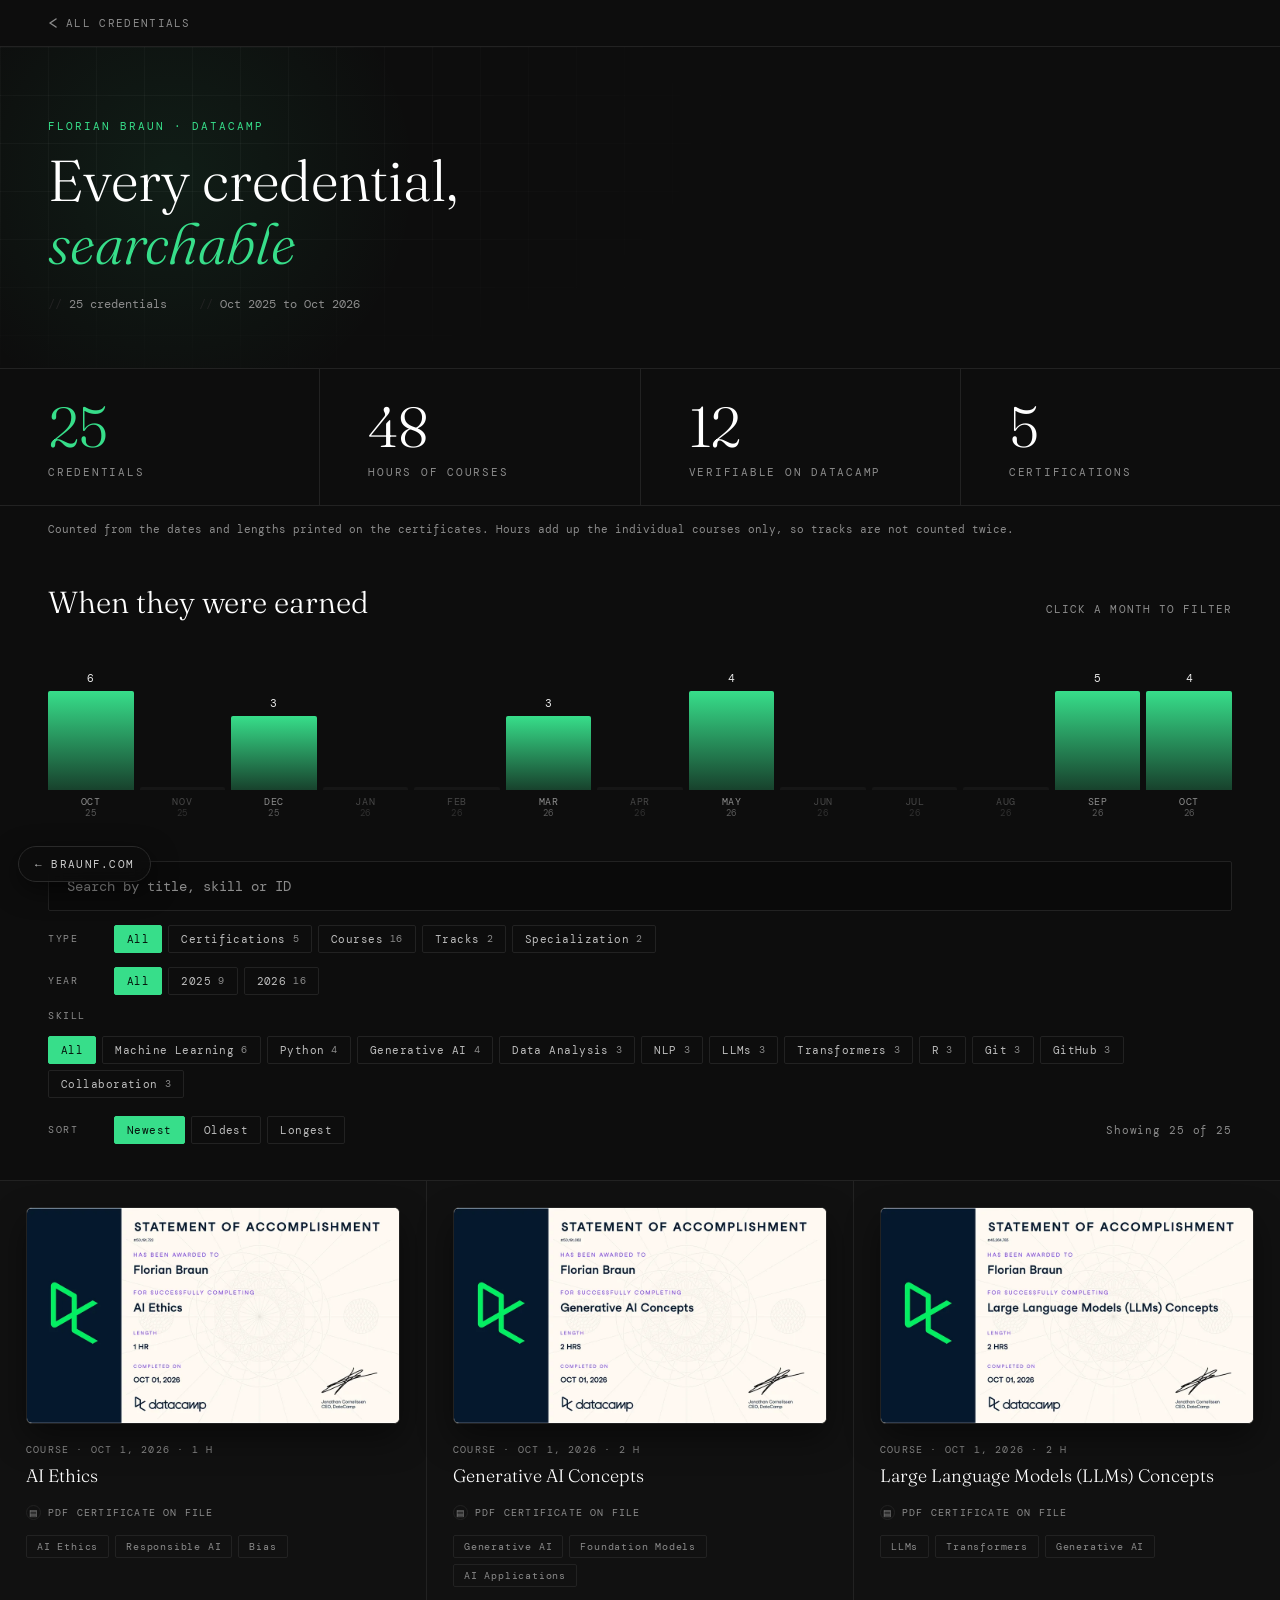
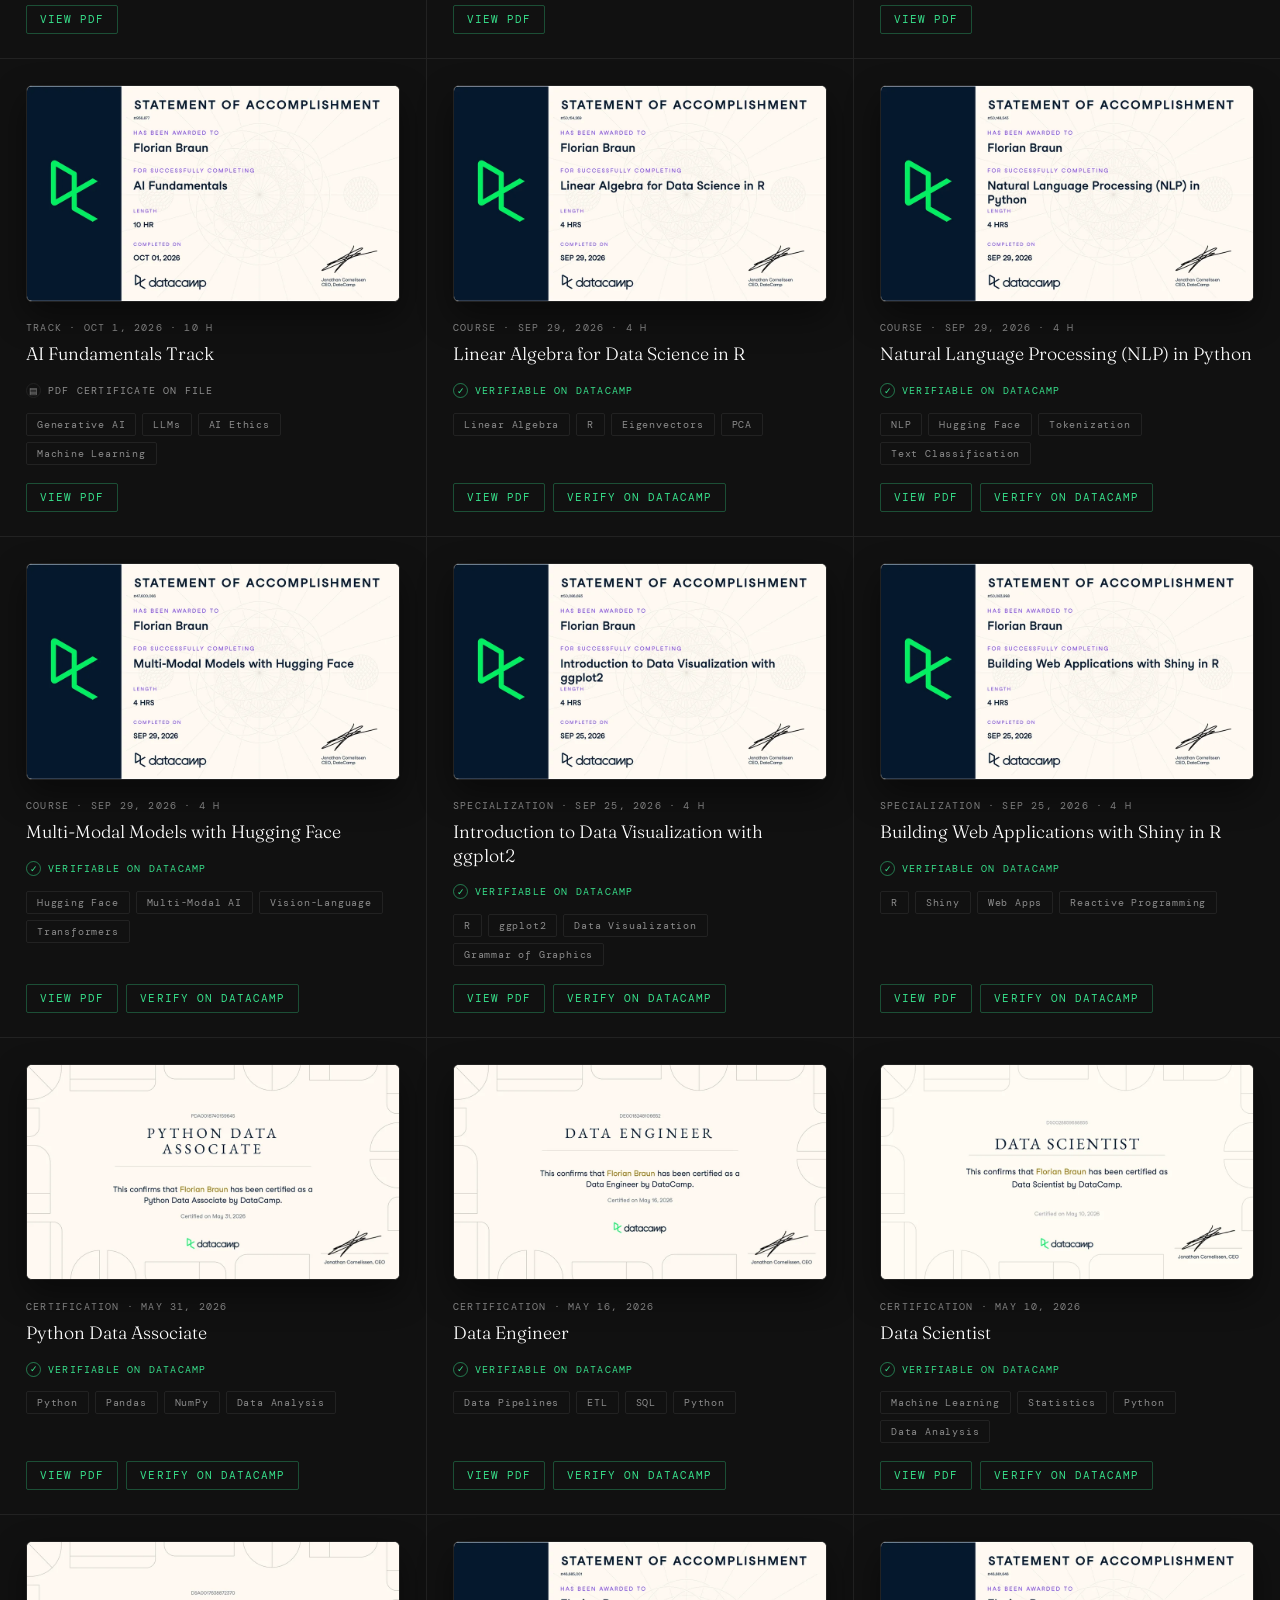
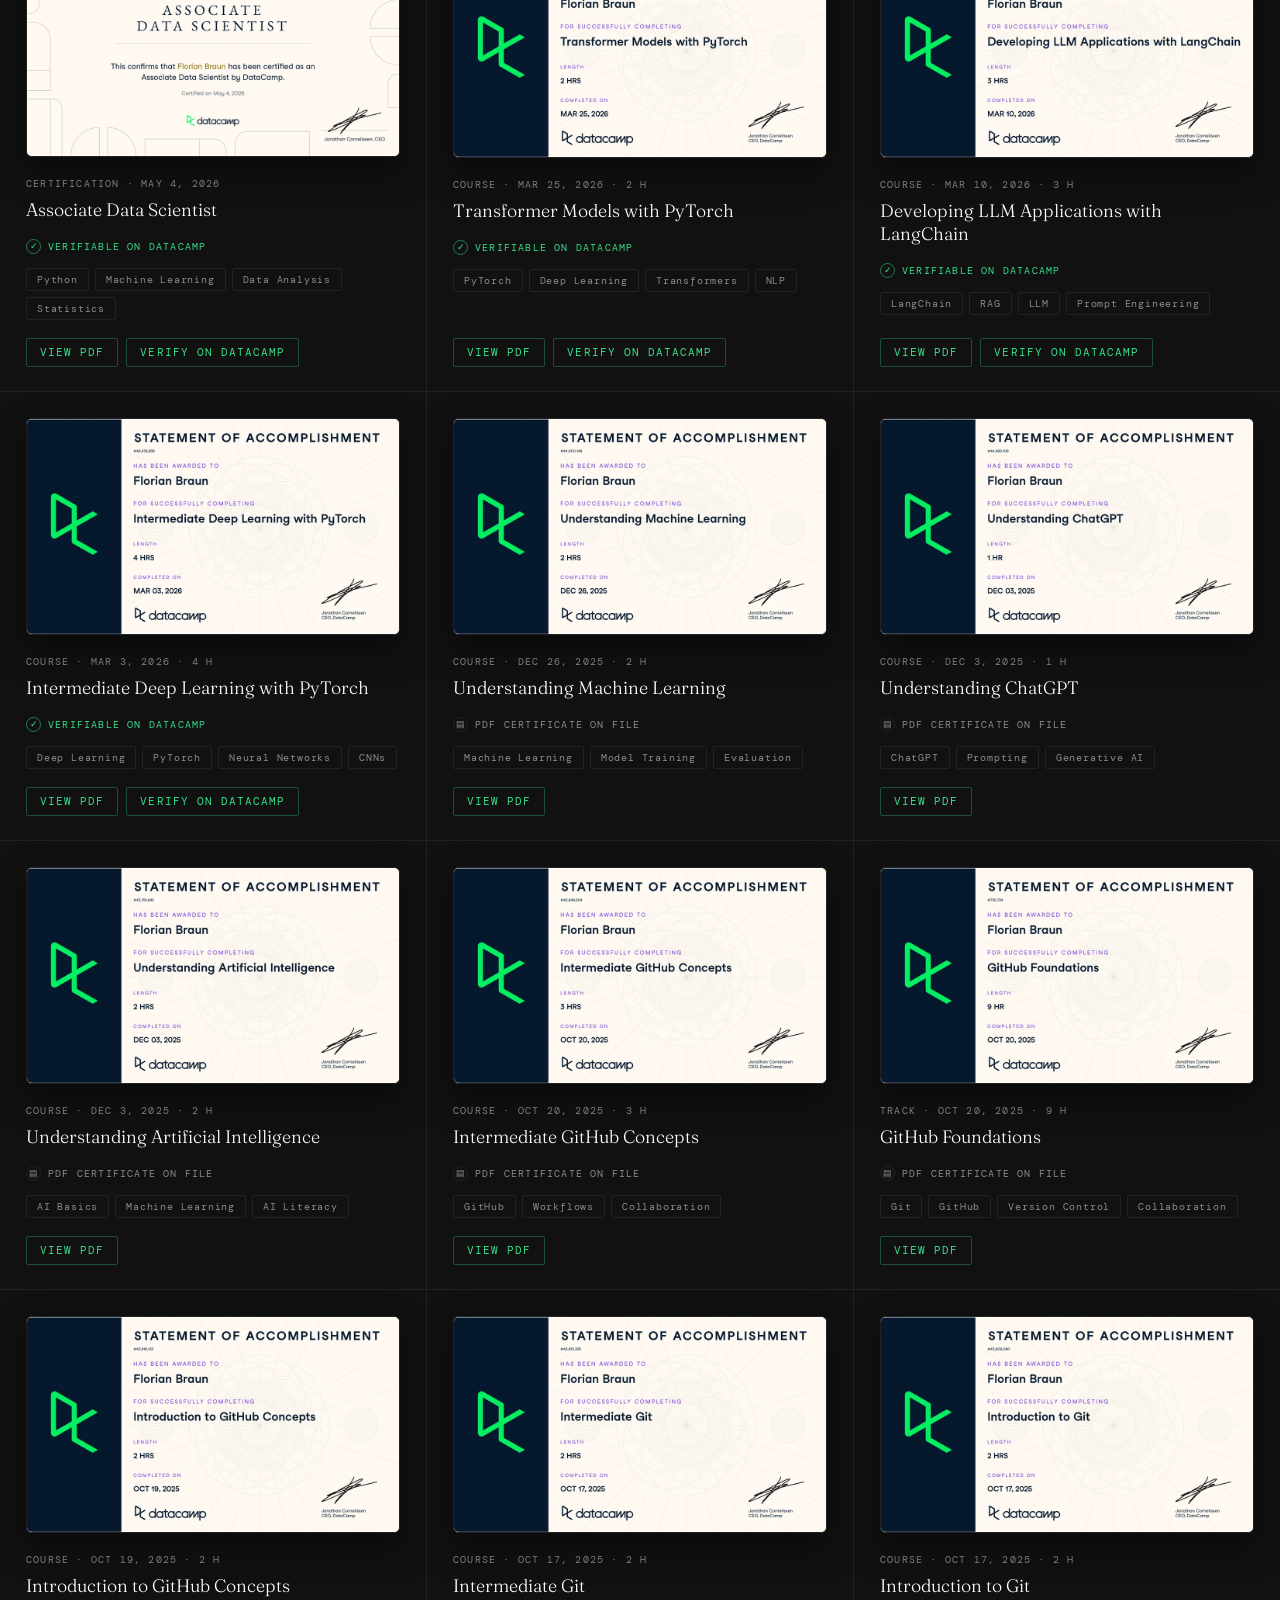
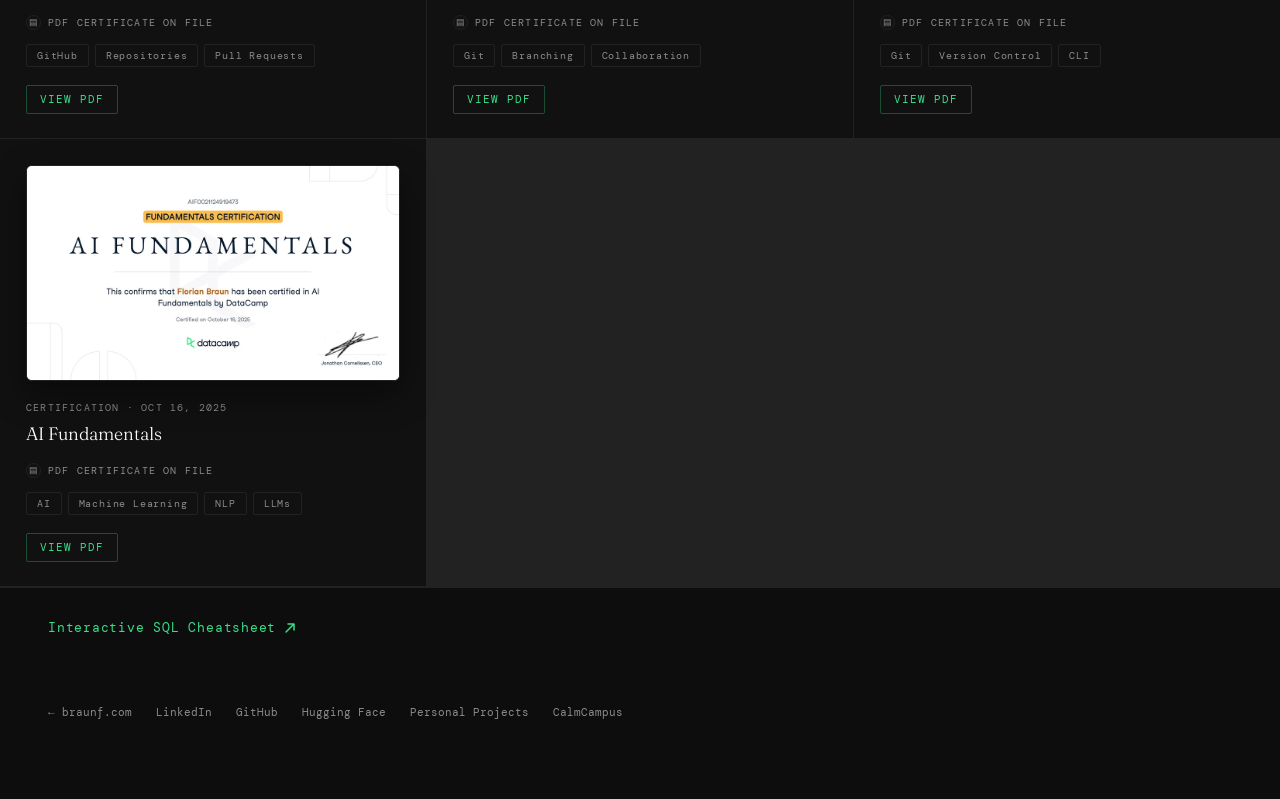
==== all.html @ e85ea44c "Add a searchable credentials page, verified badges and certificate-derived stats New all.html lists " ====
<!DOCTYPE html>
<html lang="en">
<head>
<meta charset="UTF-8">
<meta name="viewport" content="width=device-width, initial-scale=1.0">
<title>All credentials — Florian Braun</title>
<link rel="icon" href="assets/img/favicon.ico" type="image/x-icon">
<meta property="og:title" content="Florian Braun — All DataCamp credentials">
<meta property="og:description" content="Search and filter all 25 DataCamp credentials by type, year and skill.">
<meta property="og:image" content="https://data.braunf.com/assets/img/og-image.png">
<meta property="og:type" content="website">
<meta name="twitter:card" content="summary_large_image">
<meta name="twitter:title" content="Florian Braun — All DataCamp credentials">
<meta name="twitter:image" content="https://data.braunf.com/assets/img/og-image.png">
<meta name="description" content="Search and filter all 25 DataCamp credentials by type, year and skill. Each one links to its certificate PDF; 12 can be verified on DataCamp.">
<link rel="canonical" href="https://data.braunf.com/all.html">
<meta property="og:url" content="https://data.braunf.com/all.html">
<meta name="theme-color" content="#0d0d0d">
<meta name="twitter:description" content="Search and filter all 25 DataCamp credentials by type, year and skill.">
<meta property="og:image:alt" content="Florian Braun: DataCamp certifications and credentials">
<link rel="preconnect" href="https://fonts.googleapis.com">
<link rel="preconnect" href="https://fonts.gstatic.com" crossorigin>
<link href="https://fonts.googleapis.com/css2?family=DM+Mono:wght@400;500&family=Fraunces:ital,opsz,wght@0,9..144,300;0,9..144,700;1,9..144,300&display=swap" rel="stylesheet">
<link rel="stylesheet" href="assets/css/style.css">
</head>
<body>

<nav class="back-nav">
  <a class="back-link" href="index.html">
    <svg width="10" height="10" viewBox="0 0 10 10" fill="none">
      <path d="M8 1L2 5L8 9" stroke="currentColor" stroke-width="1.5" stroke-linecap="round" stroke-linejoin="round"/>
    </svg>
    All Credentials
  </a>
</nav>

<header>
  <p class="label">Florian Braun · DataCamp</p>
  <h1>Every credential,<br><em>searchable</em></h1>
  <div class="meta">
    <span>25 credentials</span>
    <span>Oct 2025 to Oct 2026</span>
  </div>
</header>

<div class="stats" role="group" aria-label="Totals from the certificates">
  <div class="stat"><span class="stat-num" data-count="25">25</span><span class="stat-label">Credentials</span></div>
  <div class="stat"><span class="stat-num" data-count="48">48</span><span class="stat-label">Hours of courses</span></div>
  <div class="stat"><span class="stat-num" data-count="12">12</span><span class="stat-label">Verifiable on DataCamp</span></div>
  <div class="stat"><span class="stat-num" data-count="5">5</span><span class="stat-label">Certifications</span></div>
</div>
<p class="stats-note">Counted from the dates and lengths printed on the certificates. Hours add up the individual courses only, so tracks are not counted twice.</p>

<section class="activity" aria-labelledby="act-h">
  <div class="showcase-head"><h2 id="act-h">When they were earned</h2><span class="act-hint">Click a month to filter</span></div>
  <div class="bars" id="bars"><button type="button" class="bar" data-month="2025-10" aria-pressed="false" aria-label="Oct 2025: 6 credentials" ><span class="bar-n">6</span><span class="bar-fill" style="--h:100%"></span><span class="bar-l">Oct<small>25</small></span></button><button type="button" class="bar" data-month="2025-11" aria-pressed="false" aria-label="Nov 2025: 0 credentials" disabled><span class="bar-n"></span><span class="bar-fill" style="--h:0%"></span><span class="bar-l">Nov<small>25</small></span></button><button type="button" class="bar" data-month="2025-12" aria-pressed="false" aria-label="Dec 2025: 3 credentials" ><span class="bar-n">3</span><span class="bar-fill" style="--h:50%"></span><span class="bar-l">Dec<small>25</small></span></button><button type="button" class="bar" data-month="2026-01" aria-pressed="false" aria-label="Jan 2026: 0 credentials" disabled><span class="bar-n"></span><span class="bar-fill" style="--h:0%"></span><span class="bar-l">Jan<small>26</small></span></button><button type="button" class="bar" data-month="2026-02" aria-pressed="false" aria-label="Feb 2026: 0 credentials" disabled><span class="bar-n"></span><span class="bar-fill" style="--h:0%"></span><span class="bar-l">Feb<small>26</small></span></button><button type="button" class="bar" data-month="2026-03" aria-pressed="false" aria-label="Mar 2026: 3 credentials" ><span class="bar-n">3</span><span class="bar-fill" style="--h:50%"></span><span class="bar-l">Mar<small>26</small></span></button><button type="button" class="bar" data-month="2026-04" aria-pressed="false" aria-label="Apr 2026: 0 credentials" disabled><span class="bar-n"></span><span class="bar-fill" style="--h:0%"></span><span class="bar-l">Apr<small>26</small></span></button><button type="button" class="bar" data-month="2026-05" aria-pressed="false" aria-label="May 2026: 4 credentials" ><span class="bar-n">4</span><span class="bar-fill" style="--h:67%"></span><span class="bar-l">May<small>26</small></span></button><button type="button" class="bar" data-month="2026-06" aria-pressed="false" aria-label="Jun 2026: 0 credentials" disabled><span class="bar-n"></span><span class="bar-fill" style="--h:0%"></span><span class="bar-l">Jun<small>26</small></span></button><button type="button" class="bar" data-month="2026-07" aria-pressed="false" aria-label="Jul 2026: 0 credentials" disabled><span class="bar-n"></span><span class="bar-fill" style="--h:0%"></span><span class="bar-l">Jul<small>26</small></span></button><button type="button" class="bar" data-month="2026-08" aria-pressed="false" aria-label="Aug 2026: 0 credentials" disabled><span class="bar-n"></span><span class="bar-fill" style="--h:0%"></span><span class="bar-l">Aug<small>26</small></span></button><button type="button" class="bar" data-month="2026-09" aria-pressed="false" aria-label="Sep 2026: 5 credentials" ><span class="bar-n">5</span><span class="bar-fill" style="--h:83%"></span><span class="bar-l">Sep<small>26</small></span></button><button type="button" class="bar" data-month="2026-10" aria-pressed="false" aria-label="Oct 2026: 4 credentials" ><span class="bar-n">4</span><span class="bar-fill" style="--h:67%"></span><span class="bar-l">Oct<small>26</small></span></button></div>
</section>

<section class="filters" aria-label="Filters">
  <label class="search"><span class="sr-only">Search credentials</span>
    <input type="search" id="q" placeholder="Search by title, skill or ID" autocomplete="off" spellcheck="false">
  </label>
  <div class="filter-row"><span class="filter-label">Type</span><div class="chipset" role="group" aria-label="Filter by type" data-group="type"><button type="button" class="chip on" data-v="all" aria-pressed="true">All</button><button type="button" class="chip" data-v="certification" aria-pressed="false">Certifications<i>5</i></button><button type="button" class="chip" data-v="course" aria-pressed="false">Courses<i>16</i></button><button type="button" class="chip" data-v="track" aria-pressed="false">Tracks<i>2</i></button><button type="button" class="chip" data-v="specialization" aria-pressed="false">Specialization<i>2</i></button></div></div>
  <div class="filter-row"><span class="filter-label">Year</span><div class="chipset" role="group" aria-label="Filter by year" data-group="year"><button type="button" class="chip on" data-v="all" aria-pressed="true">All</button><button type="button" class="chip" data-v="2025" aria-pressed="false">2025<i>9</i></button><button type="button" class="chip" data-v="2026" aria-pressed="false">2026<i>16</i></button></div></div>
  <div class="filter-row"><span class="filter-label">Skill</span><div class="chipset" role="group" aria-label="Filter by skill" data-group="skill"><button type="button" class="chip on" data-v="all" aria-pressed="true">All</button><button type="button" class="chip" data-v="Machine Learning" aria-pressed="false">Machine Learning<i>6</i></button><button type="button" class="chip" data-v="Python" aria-pressed="false">Python<i>4</i></button><button type="button" class="chip" data-v="Generative AI" aria-pressed="false">Generative AI<i>4</i></button><button type="button" class="chip" data-v="Data Analysis" aria-pressed="false">Data Analysis<i>3</i></button><button type="button" class="chip" data-v="NLP" aria-pressed="false">NLP<i>3</i></button><button type="button" class="chip" data-v="LLMs" aria-pressed="false">LLMs<i>3</i></button><button type="button" class="chip" data-v="Transformers" aria-pressed="false">Transformers<i>3</i></button><button type="button" class="chip" data-v="R" aria-pressed="false">R<i>3</i></button><button type="button" class="chip" data-v="Git" aria-pressed="false">Git<i>3</i></button><button type="button" class="chip" data-v="GitHub" aria-pressed="false">GitHub<i>3</i></button><button type="button" class="chip" data-v="Collaboration" aria-pressed="false">Collaboration<i>3</i></button></div></div>
  <div class="filter-row filter-foot">
    <span class="filter-label">Sort</span>
    <div class="chipset" role="group" aria-label="Sort order" data-group="sort">
      <button type="button" class="chip on" data-v="new" aria-pressed="true">Newest</button>
      <button type="button" class="chip" data-v="old" aria-pressed="false">Oldest</button>
      <button type="button" class="chip" data-v="long" aria-pressed="false">Longest</button>
    </div>
    <p class="result-count" id="count" role="status" aria-live="polite">Showing 25 of 25</p>
    <button type="button" class="reset" id="reset" hidden>Clear filters</button>
  </div>
</section>

<div class="ac-grid" id="results">
    <article class="ac" data-type="track" data-year="2026" data-month="2026-10" data-date="2026-10-01" data-hours="10" data-skills="Generative AI|LLMs|AI Ethics|Machine Learning" data-search="ai fundamentals track #956,877 track generative ai llms ai ethics machine learning">
      <a class="cert-thumb" href="assets/certificates/track-ai-fundamentals-956877.pdf" target="_blank" rel="noopener" aria-label="Open the certificate PDF: AI Fundamentals Track"><img src="assets/certs/track-ai-fundamentals-956877.webp" width="960" height="552" loading="lazy" alt="Certificate: AI Fundamentals Track"></a>
      <p class="ac-meta">Track · Oct 1, 2026 · 10 h</p>
      <h2 class="ac-title">AI Fundamentals Track</h2>
      <p class="ac-badge"><span class="verified verified-pdf">PDF certificate on file</span></p>
      <div class="skills"><span class="skill-tag">Generative AI</span><span class="skill-tag">LLMs</span><span class="skill-tag">AI Ethics</span><span class="skill-tag">Machine Learning</span></div>
      <div class="ac-links"><a class="ac-link" href="assets/certificates/track-ai-fundamentals-956877.pdf" target="_blank" rel="noopener">View PDF</a></div>
    </article>
    <article class="ac" data-type="course" data-year="2026" data-month="2026-10" data-date="2026-10-01" data-hours="2" data-skills="LLMs|Transformers|Generative AI" data-search="large language models (llms) concepts #45,264,783 course llms transformers generative ai">
      <a class="cert-thumb" href="assets/certificates/course-large-language-models-llms-concepts-45264783.pdf" target="_blank" rel="noopener" aria-label="Open the certificate PDF: Large Language Models (LLMs) Concepts"><img src="assets/certs/course-large-language-models-llms-concepts-45264783.webp" width="960" height="552" loading="lazy" alt="Certificate: Large Language Models (LLMs) Concepts"></a>
      <p class="ac-meta">Course · Oct 1, 2026 · 2 h</p>
      <h2 class="ac-title">Large Language Models (LLMs) Concepts</h2>
      <p class="ac-badge"><span class="verified verified-pdf">PDF certificate on file</span></p>
      <div class="skills"><span class="skill-tag">LLMs</span><span class="skill-tag">Transformers</span><span class="skill-tag">Generative AI</span></div>
      <div class="ac-links"><a class="ac-link" href="assets/certificates/course-large-language-models-llms-concepts-45264783.pdf" target="_blank" rel="noopener">View PDF</a></div>
    </article>
    <article class="ac" data-type="course" data-year="2026" data-month="2026-10" data-date="2026-10-01" data-hours="2" data-skills="Generative AI|Foundation Models|AI Applications" data-search="generative ai concepts #50,191,062 course generative ai foundation models ai applications">
      <a class="cert-thumb" href="assets/certificates/course-generative-ai-concepts-50191062.pdf" target="_blank" rel="noopener" aria-label="Open the certificate PDF: Generative AI Concepts"><img src="assets/certs/course-generative-ai-concepts-50191062.webp" width="960" height="552" loading="lazy" alt="Certificate: Generative AI Concepts"></a>
      <p class="ac-meta">Course · Oct 1, 2026 · 2 h</p>
      <h2 class="ac-title">Generative AI Concepts</h2>
      <p class="ac-badge"><span class="verified verified-pdf">PDF certificate on file</span></p>
      <div class="skills"><span class="skill-tag">Generative AI</span><span class="skill-tag">Foundation Models</span><span class="skill-tag">AI Applications</span></div>
      <div class="ac-links"><a class="ac-link" href="assets/certificates/course-generative-ai-concepts-50191062.pdf" target="_blank" rel="noopener">View PDF</a></div>
    </article>
    <article class="ac" data-type="course" data-year="2026" data-month="2026-10" data-date="2026-10-01" data-hours="1" data-skills="AI Ethics|Responsible AI|Bias" data-search="ai ethics #50,191,722 course ai ethics responsible ai bias">
      <a class="cert-thumb" href="assets/certificates/course-ai-ethics-50191722.pdf" target="_blank" rel="noopener" aria-label="Open the certificate PDF: AI Ethics"><img src="assets/certs/course-ai-ethics-50191722.webp" width="960" height="552" loading="lazy" alt="Certificate: AI Ethics"></a>
      <p class="ac-meta">Course · Oct 1, 2026 · 1 h</p>
      <h2 class="ac-title">AI Ethics</h2>
      <p class="ac-badge"><span class="verified verified-pdf">PDF certificate on file</span></p>
      <div class="skills"><span class="skill-tag">AI Ethics</span><span class="skill-tag">Responsible AI</span><span class="skill-tag">Bias</span></div>
      <div class="ac-links"><a class="ac-link" href="assets/certificates/course-ai-ethics-50191722.pdf" target="_blank" rel="noopener">View PDF</a></div>
    </article>
    <article class="ac" data-type="course" data-year="2026" data-month="2026-09" data-date="2026-09-29" data-hours="4" data-skills="Hugging Face|Multi-Modal AI|Vision-Language|Transformers" data-search="multi-modal models with hugging face 05dd46097cacb0fcda53f2c672fcf418a78dc3a9 course hugging face multi-modal ai vision-language transformers">
      <a class="cert-thumb" href="assets/certificates/course-multi-modal-models-with-hugging-face-47600066.pdf" target="_blank" rel="noopener" aria-label="Open the certificate PDF: Multi-Modal Models with Hugging Face"><img src="assets/certs/course-multi-modal-models-with-hugging-face-47600066.webp" width="960" height="552" loading="lazy" alt="Certificate: Multi-Modal Models with Hugging Face"></a>
      <p class="ac-meta">Course · Sep 29, 2026 · 4 h</p>
      <h2 class="ac-title">Multi-Modal Models with Hugging Face</h2>
      <p class="ac-badge"><span class="verified">Verifiable on DataCamp</span></p>
      <div class="skills"><span class="skill-tag">Hugging Face</span><span class="skill-tag">Multi-Modal AI</span><span class="skill-tag">Vision-Language</span><span class="skill-tag">Transformers</span></div>
      <div class="ac-links"><a class="ac-link" href="assets/certificates/course-multi-modal-models-with-hugging-face-47600066.pdf" target="_blank" rel="noopener">View PDF</a><a class="ac-link" href="https://www.datacamp.com/completed/statement-of-accomplishment/course/05dd46097cacb0fcda53f2c672fcf418a78dc3a9" target="_blank" rel="noopener">Verify on DataCamp</a></div>
    </article>
    <article class="ac" data-type="course" data-year="2026" data-month="2026-09" data-date="2026-09-29" data-hours="4" data-skills="NLP|Hugging Face|Tokenization|Text Classification" data-search="natural language processing (nlp) in python 906e5a5606947147f3c5ef6dcdf7af74a07c8ae7 course nlp hugging face tokenization text classification">
      <a class="cert-thumb" href="assets/certificates/course-natural-language-processing-nlp-in-python-50148543.pdf" target="_blank" rel="noopener" aria-label="Open the certificate PDF: Natural Language Processing (NLP) in Python"><img src="assets/certs/course-natural-language-processing-nlp-in-python-50148543.webp" width="960" height="552" loading="lazy" alt="Certificate: Natural Language Processing (NLP) in Python"></a>
      <p class="ac-meta">Course · Sep 29, 2026 · 4 h</p>
      <h2 class="ac-title">Natural Language Processing (NLP) in Python</h2>
      <p class="ac-badge"><span class="verified">Verifiable on DataCamp</span></p>
      <div class="skills"><span class="skill-tag">NLP</span><span class="skill-tag">Hugging Face</span><span class="skill-tag">Tokenization</span><span class="skill-tag">Text Classification</span></div>
      <div class="ac-links"><a class="ac-link" href="assets/certificates/course-natural-language-processing-nlp-in-python-50148543.pdf" target="_blank" rel="noopener">View PDF</a><a class="ac-link" href="https://www.datacamp.com/completed/statement-of-accomplishment/course/906e5a5606947147f3c5ef6dcdf7af74a07c8ae7" target="_blank" rel="noopener">Verify on DataCamp</a></div>
    </article>
    <article class="ac" data-type="course" data-year="2026" data-month="2026-09" data-date="2026-09-29" data-hours="4" data-skills="Linear Algebra|R|Eigenvectors|PCA" data-search="linear algebra for data science in r 4af4fcd3ef0c74ed96353549285bf0e7d374b158 course linear algebra r eigenvectors pca">
      <a class="cert-thumb" href="assets/certificates/course-linear-algebra-for-data-science-in-r-50154269.pdf" target="_blank" rel="noopener" aria-label="Open the certificate PDF: Linear Algebra for Data Science in R"><img src="assets/certs/course-linear-algebra-for-data-science-in-r-50154269.webp" width="960" height="552" loading="lazy" alt="Certificate: Linear Algebra for Data Science in R"></a>
      <p class="ac-meta">Course · Sep 29, 2026 · 4 h</p>
      <h2 class="ac-title">Linear Algebra for Data Science in R</h2>
      <p class="ac-badge"><span class="verified">Verifiable on DataCamp</span></p>
      <div class="skills"><span class="skill-tag">Linear Algebra</span><span class="skill-tag">R</span><span class="skill-tag">Eigenvectors</span><span class="skill-tag">PCA</span></div>
      <div class="ac-links"><a class="ac-link" href="assets/certificates/course-linear-algebra-for-data-science-in-r-50154269.pdf" target="_blank" rel="noopener">View PDF</a><a class="ac-link" href="https://www.datacamp.com/completed/statement-of-accomplishment/course/4af4fcd3ef0c74ed96353549285bf0e7d374b158" target="_blank" rel="noopener">Verify on DataCamp</a></div>
    </article>
    <article class="ac" data-type="specialization" data-year="2026" data-month="2026-09" data-date="2026-09-25" data-hours="4" data-skills="R|Shiny|Web Apps|Reactive Programming" data-search="building web applications with shiny in r 8185c33d2fc2c98587b02a2df54dcaef54b704ad specialization r shiny web apps reactive programming">
      <a class="cert-thumb" href="assets/certificates/course-building-web-applications-with-shiny-in-r-50083998.pdf" target="_blank" rel="noopener" aria-label="Open the certificate PDF: Building Web Applications with Shiny in R"><img src="assets/certs/course-building-web-applications-with-shiny-in-r-50083998.webp" width="960" height="552" loading="lazy" alt="Certificate: Building Web Applications with Shiny in R"></a>
      <p class="ac-meta">Specialization · Sep 25, 2026 · 4 h</p>
      <h2 class="ac-title">Building Web Applications with Shiny in R</h2>
      <p class="ac-badge"><span class="verified">Verifiable on DataCamp</span></p>
      <div class="skills"><span class="skill-tag">R</span><span class="skill-tag">Shiny</span><span class="skill-tag">Web Apps</span><span class="skill-tag">Reactive Programming</span></div>
      <div class="ac-links"><a class="ac-link" href="assets/certificates/course-building-web-applications-with-shiny-in-r-50083998.pdf" target="_blank" rel="noopener">View PDF</a><a class="ac-link" href="https://www.datacamp.com/completed/statement-of-accomplishment/course/8185c33d2fc2c98587b02a2df54dcaef54b704ad" target="_blank" rel="noopener">Verify on DataCamp</a></div>
    </article>
    <article class="ac" data-type="specialization" data-year="2026" data-month="2026-09" data-date="2026-09-25" data-hours="4" data-skills="R|ggplot2|Data Visualization|Grammar of Graphics" data-search="introduction to data visualization with ggplot2 e5047d1dd7934a01318b8441bb77230dbc918831 specialization r ggplot2 data visualization grammar of graphics">
      <a class="cert-thumb" href="assets/certificates/course-introduction-to-data-visualization-with-ggplot2-50086693.pdf" target="_blank" rel="noopener" aria-label="Open the certificate PDF: Introduction to Data Visualization with ggplot2"><img src="assets/certs/course-introduction-to-data-visualization-with-ggplot2-50086693.webp" width="960" height="552" loading="lazy" alt="Certificate: Introduction to Data Visualization with ggplot2"></a>
      <p class="ac-meta">Specialization · Sep 25, 2026 · 4 h</p>
      <h2 class="ac-title">Introduction to Data Visualization with ggplot2</h2>
      <p class="ac-badge"><span class="verified">Verifiable on DataCamp</span></p>
      <div class="skills"><span class="skill-tag">R</span><span class="skill-tag">ggplot2</span><span class="skill-tag">Data Visualization</span><span class="skill-tag">Grammar of Graphics</span></div>
      <div class="ac-links"><a class="ac-link" href="assets/certificates/course-introduction-to-data-visualization-with-ggplot2-50086693.pdf" target="_blank" rel="noopener">View PDF</a><a class="ac-link" href="https://www.datacamp.com/completed/statement-of-accomplishment/course/e5047d1dd7934a01318b8441bb77230dbc918831" target="_blank" rel="noopener">Verify on DataCamp</a></div>
    </article>
    <article class="ac" data-type="certification" data-year="2026" data-month="2026-05" data-date="2026-05-31" data-hours="0" data-skills="Python|Pandas|NumPy|Data Analysis" data-search="python data associate pda0018740159645 certification python pandas numpy data analysis">
      <a class="cert-thumb" href="assets/certificates/certification-python-data-associate-PDA0018740159645.pdf" target="_blank" rel="noopener" aria-label="Open the certificate PDF: Python Data Associate"><img src="assets/certs/certification-python-data-associate-PDA0018740159645.webp" width="960" height="552" loading="lazy" alt="Certificate: Python Data Associate"></a>
      <p class="ac-meta">Certification · May 31, 2026</p>
      <h2 class="ac-title">Python Data Associate</h2>
      <p class="ac-badge"><span class="verified">Verifiable on DataCamp</span></p>
      <div class="skills"><span class="skill-tag">Python</span><span class="skill-tag">Pandas</span><span class="skill-tag">NumPy</span><span class="skill-tag">Data Analysis</span></div>
      <div class="ac-links"><a class="ac-link" href="assets/certificates/certification-python-data-associate-PDA0018740159645.pdf" target="_blank" rel="noopener">View PDF</a><a class="ac-link" href="https://www.datacamp.com/certificate/PDA0018740159645" target="_blank" rel="noopener">Verify on DataCamp</a></div>
    </article>
    <article class="ac" data-type="certification" data-year="2026" data-month="2026-05" data-date="2026-05-16" data-hours="0" data-skills="Data Pipelines|ETL|SQL|Python" data-search="data engineer de0018248106652 certification data pipelines etl sql python">
      <a class="cert-thumb" href="assets/certificates/certification-data-engineer-DE0018248106652.pdf" target="_blank" rel="noopener" aria-label="Open the certificate PDF: Data Engineer"><img src="assets/certs/certification-data-engineer-DE0018248106652.webp" width="960" height="552" loading="lazy" alt="Certificate: Data Engineer"></a>
      <p class="ac-meta">Certification · May 16, 2026</p>
      <h2 class="ac-title">Data Engineer</h2>
      <p class="ac-badge"><span class="verified">Verifiable on DataCamp</span></p>
      <div class="skills"><span class="skill-tag">Data Pipelines</span><span class="skill-tag">ETL</span><span class="skill-tag">SQL</span><span class="skill-tag">Python</span></div>
      <div class="ac-links"><a class="ac-link" href="assets/certificates/certification-data-engineer-DE0018248106652.pdf" target="_blank" rel="noopener">View PDF</a><a class="ac-link" href="https://www.datacamp.com/certificate/DE0018248106652" target="_blank" rel="noopener">Verify on DataCamp</a></div>
    </article>
    <article class="ac" data-type="certification" data-year="2026" data-month="2026-05" data-date="2026-05-10" data-hours="0" data-skills="Machine Learning|Statistics|Python|Data Analysis" data-search="data scientist ds0028859688856 certification machine learning statistics python data analysis">
      <a class="cert-thumb" href="assets/certificates/certification-data-scientist-DS0028859688856.pdf" target="_blank" rel="noopener" aria-label="Open the certificate PDF: Data Scientist"><img src="assets/certs/certification-data-scientist-DS0028859688856.webp" width="960" height="552" loading="lazy" alt="Certificate: Data Scientist"></a>
      <p class="ac-meta">Certification · May 10, 2026</p>
      <h2 class="ac-title">Data Scientist</h2>
      <p class="ac-badge"><span class="verified">Verifiable on DataCamp</span></p>
      <div class="skills"><span class="skill-tag">Machine Learning</span><span class="skill-tag">Statistics</span><span class="skill-tag">Python</span><span class="skill-tag">Data Analysis</span></div>
      <div class="ac-links"><a class="ac-link" href="assets/certificates/certification-data-scientist-DS0028859688856.pdf" target="_blank" rel="noopener">View PDF</a><a class="ac-link" href="https://www.datacamp.com/certificate/DS0028859688856" target="_blank" rel="noopener">Verify on DataCamp</a></div>
    </article>
    <article class="ac" data-type="certification" data-year="2026" data-month="2026-05" data-date="2026-05-04" data-hours="0" data-skills="Python|Machine Learning|Data Analysis|Statistics" data-search="associate data scientist dsa0017638872370 certification python machine learning data analysis statistics">
      <a class="cert-thumb" href="assets/certificates/certification-associate-data-scientist-DSA0017638872370.pdf" target="_blank" rel="noopener" aria-label="Open the certificate PDF: Associate Data Scientist"><img src="assets/certs/certification-associate-data-scientist-DSA0017638872370.webp" width="960" height="552" loading="lazy" alt="Certificate: Associate Data Scientist"></a>
      <p class="ac-meta">Certification · May 4, 2026</p>
      <h2 class="ac-title">Associate Data Scientist</h2>
      <p class="ac-badge"><span class="verified">Verifiable on DataCamp</span></p>
      <div class="skills"><span class="skill-tag">Python</span><span class="skill-tag">Machine Learning</span><span class="skill-tag">Data Analysis</span><span class="skill-tag">Statistics</span></div>
      <div class="ac-links"><a class="ac-link" href="assets/certificates/certification-associate-data-scientist-DSA0017638872370.pdf" target="_blank" rel="noopener">View PDF</a><a class="ac-link" href="https://www.datacamp.com/certificate/DSA0017638872370" target="_blank" rel="noopener">Verify on DataCamp</a></div>
    </article>
    <article class="ac" data-type="course" data-year="2026" data-month="2026-03" data-date="2026-03-25" data-hours="2" data-skills="PyTorch|Deep Learning|Transformers|NLP" data-search="transformer models with pytorch 1afc7147bdb538e2e138fff4587d37b1a72f3955 course pytorch deep learning transformers nlp">
      <a class="cert-thumb" href="assets/certificates/course-transformer-models-with-pytorch-46685001.pdf" target="_blank" rel="noopener" aria-label="Open the certificate PDF: Transformer Models with PyTorch"><img src="assets/certs/course-transformer-models-with-pytorch-46685001.webp" width="960" height="552" loading="lazy" alt="Certificate: Transformer Models with PyTorch"></a>
      <p class="ac-meta">Course · Mar 25, 2026 · 2 h</p>
      <h2 class="ac-title">Transformer Models with PyTorch</h2>
      <p class="ac-badge"><span class="verified">Verifiable on DataCamp</span></p>
      <div class="skills"><span class="skill-tag">PyTorch</span><span class="skill-tag">Deep Learning</span><span class="skill-tag">Transformers</span><span class="skill-tag">NLP</span></div>
      <div class="ac-links"><a class="ac-link" href="assets/certificates/course-transformer-models-with-pytorch-46685001.pdf" target="_blank" rel="noopener">View PDF</a><a class="ac-link" href="https://www.datacamp.com/completed/statement-of-accomplishment/course/1afc7147bdb538e2e138fff4587d37b1a72f3955" target="_blank" rel="noopener">Verify on DataCamp</a></div>
    </article>
    <article class="ac" data-type="course" data-year="2026" data-month="2026-03" data-date="2026-03-10" data-hours="3" data-skills="LangChain|RAG|LLM|Prompt Engineering" data-search="developing llm applications with langchain be5e7b847f1ecfe0040912492161c968b3c9c416 course langchain rag llm prompt engineering">
      <a class="cert-thumb" href="assets/certificates/course-developing-llm-applications-with-langchain-46661646.pdf" target="_blank" rel="noopener" aria-label="Open the certificate PDF: Developing LLM Applications with LangChain"><img src="assets/certs/course-developing-llm-applications-with-langchain-46661646.webp" width="960" height="552" loading="lazy" alt="Certificate: Developing LLM Applications with LangChain"></a>
      <p class="ac-meta">Course · Mar 10, 2026 · 3 h</p>
      <h2 class="ac-title">Developing LLM Applications with LangChain</h2>
      <p class="ac-badge"><span class="verified">Verifiable on DataCamp</span></p>
      <div class="skills"><span class="skill-tag">LangChain</span><span class="skill-tag">RAG</span><span class="skill-tag">LLM</span><span class="skill-tag">Prompt Engineering</span></div>
      <div class="ac-links"><a class="ac-link" href="assets/certificates/course-developing-llm-applications-with-langchain-46661646.pdf" target="_blank" rel="noopener">View PDF</a><a class="ac-link" href="https://www.datacamp.com/completed/statement-of-accomplishment/course/be5e7b847f1ecfe0040912492161c968b3c9c416" target="_blank" rel="noopener">Verify on DataCamp</a></div>
    </article>
    <article class="ac" data-type="course" data-year="2026" data-month="2026-03" data-date="2026-03-03" data-hours="4" data-skills="Deep Learning|PyTorch|Neural Networks|CNNs" data-search="intermediate deep learning with pytorch d78aef5cd39de2975b3c8ae4f00e9b275a53b147 course deep learning pytorch neural networks cnns">
      <a class="cert-thumb" href="assets/certificates/course-intermediate-deep-learning-with-pytorch-46478958.pdf" target="_blank" rel="noopener" aria-label="Open the certificate PDF: Intermediate Deep Learning with PyTorch"><img src="assets/certs/course-intermediate-deep-learning-with-pytorch-46478958.webp" width="960" height="552" loading="lazy" alt="Certificate: Intermediate Deep Learning with PyTorch"></a>
      <p class="ac-meta">Course · Mar 3, 2026 · 4 h</p>
      <h2 class="ac-title">Intermediate Deep Learning with PyTorch</h2>
      <p class="ac-badge"><span class="verified">Verifiable on DataCamp</span></p>
      <div class="skills"><span class="skill-tag">Deep Learning</span><span class="skill-tag">PyTorch</span><span class="skill-tag">Neural Networks</span><span class="skill-tag">CNNs</span></div>
      <div class="ac-links"><a class="ac-link" href="assets/certificates/course-intermediate-deep-learning-with-pytorch-46478958.pdf" target="_blank" rel="noopener">View PDF</a><a class="ac-link" href="https://www.datacamp.com/completed/statement-of-accomplishment/course/d78aef5cd39de2975b3c8ae4f00e9b275a53b147" target="_blank" rel="noopener">Verify on DataCamp</a></div>
    </article>
    <article class="ac" data-type="course" data-year="2025" data-month="2025-12" data-date="2025-12-26" data-hours="2" data-skills="Machine Learning|Model Training|Evaluation" data-search="understanding machine learning #44,900,148 course machine learning model training evaluation">
      <a class="cert-thumb" href="assets/certificates/course-understanding-machine-learning-44900148.pdf" target="_blank" rel="noopener" aria-label="Open the certificate PDF: Understanding Machine Learning"><img src="assets/certs/course-understanding-machine-learning-44900148.webp" width="960" height="552" loading="lazy" alt="Certificate: Understanding Machine Learning"></a>
      <p class="ac-meta">Course · Dec 26, 2025 · 2 h</p>
      <h2 class="ac-title">Understanding Machine Learning</h2>
      <p class="ac-badge"><span class="verified verified-pdf">PDF certificate on file</span></p>
      <div class="skills"><span class="skill-tag">Machine Learning</span><span class="skill-tag">Model Training</span><span class="skill-tag">Evaluation</span></div>
      <div class="ac-links"><a class="ac-link" href="assets/certificates/course-understanding-machine-learning-44900148.pdf" target="_blank" rel="noopener">View PDF</a></div>
    </article>
    <article class="ac" data-type="course" data-year="2025" data-month="2025-12" data-date="2025-12-03" data-hours="2" data-skills="AI Basics|Machine Learning|AI Literacy" data-search="understanding artificial intelligence #43,791,842 course ai basics machine learning ai literacy">
      <a class="cert-thumb" href="assets/certificates/course-understanding-artificial-intelligence-43791842.pdf" target="_blank" rel="noopener" aria-label="Open the certificate PDF: Understanding Artificial Intelligence"><img src="assets/certs/course-understanding-artificial-intelligence-43791842.webp" width="960" height="552" loading="lazy" alt="Certificate: Understanding Artificial Intelligence"></a>
      <p class="ac-meta">Course · Dec 3, 2025 · 2 h</p>
      <h2 class="ac-title">Understanding Artificial Intelligence</h2>
      <p class="ac-badge"><span class="verified verified-pdf">PDF certificate on file</span></p>
      <div class="skills"><span class="skill-tag">AI Basics</span><span class="skill-tag">Machine Learning</span><span class="skill-tag">AI Literacy</span></div>
      <div class="ac-links"><a class="ac-link" href="assets/certificates/course-understanding-artificial-intelligence-43791842.pdf" target="_blank" rel="noopener">View PDF</a></div>
    </article>
    <article class="ac" data-type="course" data-year="2025" data-month="2025-12" data-date="2025-12-03" data-hours="1" data-skills="ChatGPT|Prompting|Generative AI" data-search="understanding chatgpt #44,892,108 course chatgpt prompting generative ai">
      <a class="cert-thumb" href="assets/certificates/course-understanding-chatgpt-44892108.pdf" target="_blank" rel="noopener" aria-label="Open the certificate PDF: Understanding ChatGPT"><img src="assets/certs/course-understanding-chatgpt-44892108.webp" width="960" height="552" loading="lazy" alt="Certificate: Understanding ChatGPT"></a>
      <p class="ac-meta">Course · Dec 3, 2025 · 1 h</p>
      <h2 class="ac-title">Understanding ChatGPT</h2>
      <p class="ac-badge"><span class="verified verified-pdf">PDF certificate on file</span></p>
      <div class="skills"><span class="skill-tag">ChatGPT</span><span class="skill-tag">Prompting</span><span class="skill-tag">Generative AI</span></div>
      <div class="ac-links"><a class="ac-link" href="assets/certificates/course-understanding-chatgpt-44892108.pdf" target="_blank" rel="noopener">View PDF</a></div>
    </article>
    <article class="ac" data-type="track" data-year="2025" data-month="2025-10" data-date="2025-10-20" data-hours="9" data-skills="Git|GitHub|Version Control|Collaboration" data-search="github foundations #725,724 track git github version control collaboration">
      <a class="cert-thumb" href="assets/certificates/track-github-foundations-725724.pdf" target="_blank" rel="noopener" aria-label="Open the certificate PDF: GitHub Foundations"><img src="assets/certs/track-github-foundations-725724.webp" width="960" height="552" loading="lazy" alt="Certificate: GitHub Foundations"></a>
      <p class="ac-meta">Track · Oct 20, 2025 · 9 h</p>
      <h2 class="ac-title">GitHub Foundations</h2>
      <p class="ac-badge"><span class="verified verified-pdf">PDF certificate on file</span></p>
      <div class="skills"><span class="skill-tag">Git</span><span class="skill-tag">GitHub</span><span class="skill-tag">Version Control</span><span class="skill-tag">Collaboration</span></div>
      <div class="ac-links"><a class="ac-link" href="assets/certificates/track-github-foundations-725724.pdf" target="_blank" rel="noopener">View PDF</a></div>
    </article>
    <article class="ac" data-type="course" data-year="2025" data-month="2025-10" data-date="2025-10-20" data-hours="3" data-skills="GitHub|Workflows|Collaboration" data-search="intermediate github concepts #43,849,204 course github workflows collaboration">
      <a class="cert-thumb" href="assets/certificates/course-intermediate-github-concepts-43849204.pdf" target="_blank" rel="noopener" aria-label="Open the certificate PDF: Intermediate GitHub Concepts"><img src="assets/certs/course-intermediate-github-concepts-43849204.webp" width="960" height="552" loading="lazy" alt="Certificate: Intermediate GitHub Concepts"></a>
      <p class="ac-meta">Course · Oct 20, 2025 · 3 h</p>
      <h2 class="ac-title">Intermediate GitHub Concepts</h2>
      <p class="ac-badge"><span class="verified verified-pdf">PDF certificate on file</span></p>
      <div class="skills"><span class="skill-tag">GitHub</span><span class="skill-tag">Workflows</span><span class="skill-tag">Collaboration</span></div>
      <div class="ac-links"><a class="ac-link" href="assets/certificates/course-intermediate-github-concepts-43849204.pdf" target="_blank" rel="noopener">View PDF</a></div>
    </article>
    <article class="ac" data-type="course" data-year="2025" data-month="2025-10" data-date="2025-10-19" data-hours="2" data-skills="GitHub|Repositories|Pull Requests" data-search="introduction to github concepts #43,816,123 course github repositories pull requests">
      <a class="cert-thumb" href="assets/certificates/course-introduction-to-github-concepts-43816123.pdf" target="_blank" rel="noopener" aria-label="Open the certificate PDF: Introduction to GitHub Concepts"><img src="assets/certs/course-introduction-to-github-concepts-43816123.webp" width="960" height="552" loading="lazy" alt="Certificate: Introduction to GitHub Concepts"></a>
      <p class="ac-meta">Course · Oct 19, 2025 · 2 h</p>
      <h2 class="ac-title">Introduction to GitHub Concepts</h2>
      <p class="ac-badge"><span class="verified verified-pdf">PDF certificate on file</span></p>
      <div class="skills"><span class="skill-tag">GitHub</span><span class="skill-tag">Repositories</span><span class="skill-tag">Pull Requests</span></div>
      <div class="ac-links"><a class="ac-link" href="assets/certificates/course-introduction-to-github-concepts-43816123.pdf" target="_blank" rel="noopener">View PDF</a></div>
    </article>
    <article class="ac" data-type="course" data-year="2025" data-month="2025-10" data-date="2025-10-17" data-hours="2" data-skills="Git|Version Control|CLI" data-search="introduction to git #43,809,080 course git version control cli">
      <a class="cert-thumb" href="assets/certificates/course-introduction-to-git-43809080.pdf" target="_blank" rel="noopener" aria-label="Open the certificate PDF: Introduction to Git"><img src="assets/certs/course-introduction-to-git-43809080.webp" width="960" height="552" loading="lazy" alt="Certificate: Introduction to Git"></a>
      <p class="ac-meta">Course · Oct 17, 2025 · 2 h</p>
      <h2 class="ac-title">Introduction to Git</h2>
      <p class="ac-badge"><span class="verified verified-pdf">PDF certificate on file</span></p>
      <div class="skills"><span class="skill-tag">Git</span><span class="skill-tag">Version Control</span><span class="skill-tag">CLI</span></div>
      <div class="ac-links"><a class="ac-link" href="assets/certificates/course-introduction-to-git-43809080.pdf" target="_blank" rel="noopener">View PDF</a></div>
    </article>
    <article class="ac" data-type="course" data-year="2025" data-month="2025-10" data-date="2025-10-17" data-hours="2" data-skills="Git|Branching|Collaboration" data-search="intermediate git #43,813,325 course git branching collaboration">
      <a class="cert-thumb" href="assets/certificates/course-intermediate-git-43813325.pdf" target="_blank" rel="noopener" aria-label="Open the certificate PDF: Intermediate Git"><img src="assets/certs/course-intermediate-git-43813325.webp" width="960" height="552" loading="lazy" alt="Certificate: Intermediate Git"></a>
      <p class="ac-meta">Course · Oct 17, 2025 · 2 h</p>
      <h2 class="ac-title">Intermediate Git</h2>
      <p class="ac-badge"><span class="verified verified-pdf">PDF certificate on file</span></p>
      <div class="skills"><span class="skill-tag">Git</span><span class="skill-tag">Branching</span><span class="skill-tag">Collaboration</span></div>
      <div class="ac-links"><a class="ac-link" href="assets/certificates/course-intermediate-git-43813325.pdf" target="_blank" rel="noopener">View PDF</a></div>
    </article>
    <article class="ac" data-type="certification" data-year="2025" data-month="2025-10" data-date="2025-10-16" data-hours="0" data-skills="AI|Machine Learning|NLP|LLMs" data-search="ai fundamentals aif0021124919473 certification ai machine learning nlp llms">
      <a class="cert-thumb" href="assets/certificates/certification-ai-fundamentals-AIF0021124919473.pdf" target="_blank" rel="noopener" aria-label="Open the certificate PDF: AI Fundamentals"><img src="assets/certs/certification-ai-fundamentals-AIF0021124919473.webp" width="960" height="552" loading="lazy" alt="Certificate: AI Fundamentals"></a>
      <p class="ac-meta">Certification · Oct 16, 2025</p>
      <h2 class="ac-title">AI Fundamentals</h2>
      <p class="ac-badge"><span class="verified verified-pdf">PDF certificate on file</span></p>
      <div class="skills"><span class="skill-tag">AI</span><span class="skill-tag">Machine Learning</span><span class="skill-tag">NLP</span><span class="skill-tag">LLMs</span></div>
      <div class="ac-links"><a class="ac-link" href="assets/certificates/certification-ai-fundamentals-AIF0021124919473.pdf" target="_blank" rel="noopener">View PDF</a></div>
    </article>
</div>
<p class="empty" id="empty" hidden>No credentials match these filters. <button type="button" class="reset" id="reset2">Clear filters</button></p>

<div class="resource-bar">
  <a class="resource-bar-link" href="https://www.datacamp.com/pg/sql-query-builder" target="_blank" rel="noopener">
    Interactive SQL Cheatsheet
    <svg width="12" height="12" viewBox="0 0 12 12" fill="none">
      <path d="M2 10L10 2M10 2H4M10 2V8" stroke="currentColor" stroke-width="1.5" stroke-linecap="round"/>
    </svg>
  </a>
</div>

<footer>
  <a href="https://braunf.com">&larr; braunf.com</a>
  <a href="https://www.linkedin.com/in/braunflorian25/" target="_blank" rel="noopener">LinkedIn</a>
  <a href="https://github.com/lumenworksco" target="_blank" rel="noopener">GitHub</a>
  <a href="https://huggingface.co/iPwnds" target="_blank" rel="noopener">Hugging Face</a>
  <a href="https://projects.braunf.com" target="_blank" rel="noopener">Personal Projects</a>
  <a href="https://cc.braunf.com" target="_blank" rel="noopener">CalmCampus</a>
</footer>

<a class="back-pill" data-back href="https://braunf.com/">&larr; braunf.com</a>
<script src="assets/js/site.js"></script>
<script src="assets/js/back.js"></script>
<script src="assets/js/filter.js"></script>
</body>
</html>
---- assets/css/style.css ----
:root {
  --bg: #0d0d0d;
  --surface: #141414;
  --border: #222;
  --accent: #37de8a;
  --accent-dim: rgba(55,222,138,0.12);
  --text: #e8e8e8;
  --muted: #8c8c8c;
  --card-bg: #111;
}

*, *::before, *::after { box-sizing: border-box; margin: 0; padding: 0; }

body {
  background: var(--bg);
  color: var(--text);
  font-family: 'DM Mono', monospace;
  min-height: 100vh;
  padding: 0 0 80px;
  overflow-x: hidden;
}

/* ── Header ── */
header {
  position: relative;
  padding: 72px 48px 56px;
  border-bottom: 1px solid var(--border);
  overflow: hidden;
}

header::before {
  content: '';
  position: absolute;
  top: -120px; left: -80px;
  width: 500px; height: 500px;
  background: radial-gradient(circle, rgba(55,222,138,0.08) 0%, transparent 70%);
  pointer-events: none;
}

.label {
  font-size: 11px;
  letter-spacing: 0.18em;
  text-transform: uppercase;
  color: var(--accent);
  margin-bottom: 16px;
}

h1 {
  font-family: 'Fraunces', serif;
  font-size: clamp(2rem, 5vw, 3.6rem);
  font-weight: 300;
  line-height: 1.1;
  color: #fff;
  max-width: 640px;
}

h1 em {
  font-style: italic;
  color: var(--accent);
}

.meta {
  margin-top: 20px;
  font-size: 12px;
  color: var(--muted);
  display: flex;
  gap: 32px;
  flex-wrap: wrap;
}

.meta span::before {
  content: '// ';
  color: var(--border);
}

/* ── Grid ── */
.grid {
  display: grid;
  grid-template-columns: repeat(auto-fill, minmax(min(100%, 480px), 1fr));
  gap: 1px;
  background: var(--border);
  margin: 0;
}

/* ── Card ── */
.card {
  background: var(--card-bg);
  padding: 40px;
  position: relative;
  transition: background 0.2s;
}

.card:hover { background: #161616; }

.card-number {
  font-size: 11px;
  letter-spacing: 0.12em;
  color: var(--muted);
  margin-bottom: 28px;
}

.card-title {
  font-family: 'Fraunces', serif;
  font-size: 1.35rem;
  font-weight: 300;
  color: #fff;
  line-height: 1.3;
  margin-bottom: 8px;
}

.card-issuer {
  font-size: 11px;
  color: var(--muted);
  letter-spacing: 0.1em;
  margin-bottom: 28px;
}

/* Skills */
.skills {
  display: flex;
  flex-wrap: wrap;
  gap: 6px;
  margin-bottom: 32px;
}

.skill-tag {
  font-size: 10px;
  letter-spacing: 0.08em;
  padding: 4px 10px;
  border: 1px solid var(--border);
  color: var(--muted);
  border-radius: 2px;
}

/* Credential ID block */
.credential-block {
  background: #0a0a0a;
  border: 1px solid var(--border);
  padding: 16px 18px;
  margin-bottom: 20px;
  border-radius: 4px;
}

.credential-label {
  font-size: 10px;
  letter-spacing: 0.14em;
  color: var(--muted);
  text-transform: uppercase;
  margin-bottom: 6px;
}

.credential-id {
  font-size: 13px;
  color: var(--accent);
  word-break: break-all;
  line-height: 1.5;
}

/* CTA */
.cta {
  display: inline-flex;
  align-items: center;
  gap: 8px;
  font-size: 11px;
  letter-spacing: 0.1em;
  text-transform: uppercase;
  color: var(--accent);
  text-decoration: none;
  border: 1px solid rgba(55,222,138,0.3);
  padding: 10px 20px;
  border-radius: 2px;
  transition: background 0.15s, border-color 0.15s;
}

.cta:hover {
  background: var(--accent-dim);
  border-color: var(--accent);
}

.cta svg { flex-shrink: 0; }

.cta-row {
  display: flex;
  flex-wrap: wrap;
  gap: 10px;
}

/* Under construction card */
.card.wip { opacity: 0.6; }

.wip-badge {
  display: inline-flex;
  align-items: center;
  gap: 6px;
  font-size: 11px;
  letter-spacing: 0.12em;
  color: #f5a623;
  border: 1px solid rgba(245,166,35,0.3);
  padding: 6px 14px;
  border-radius: 2px;
  margin-bottom: 20px;
}

.wip-pulse {
  width: 6px; height: 6px;
  background: #f5a623;
  border-radius: 50%;
  animation: pulse 1.4s ease-in-out infinite;
}

@keyframes pulse {
  0%, 100% { opacity: 1; transform: scale(1); }
  50% { opacity: 0.4; transform: scale(0.7); }
}

.wip-note {
  font-size: 12px;
  color: var(--muted);
  line-height: 1.7;
}

/* Section header */
.section-header {
  padding: 24px 48px 20px;
  border-bottom: 1px solid var(--border);
  font-size: 11px;
  letter-spacing: 0.14em;
  color: var(--muted);
  text-transform: uppercase;
  display: flex;
  justify-content: space-between;
}

.grid + .section-header {
  border-top: 1px solid var(--border);
  margin-top: 40px;
}

/* Back navigation */
.back-nav {
  padding: 16px 48px;
  border-bottom: 1px solid var(--border);
}

.back-link {
  display: inline-flex;
  align-items: center;
  gap: 8px;
  font-size: 11px;
  letter-spacing: 0.12em;
  text-transform: uppercase;
  color: var(--muted);
  text-decoration: none;
  transition: color 0.15s;
}

.back-link:hover { color: var(--accent); }

/* Nav tiles (home page) */
.nav-tile {
  text-decoration: none;
  color: inherit;
  display: block;
  min-height: 280px;
}

.nav-tile-meta {
  font-size: 11px;
  color: var(--muted);
  letter-spacing: 0.1em;
  margin-bottom: 32px;
}

.nav-arrow {
  display: inline-flex;
  align-items: center;
  gap: 8px;
  font-size: 11px;
  letter-spacing: 0.1em;
  text-transform: uppercase;
  color: var(--accent);
  transition: gap 0.2s ease;
}

.nav-tile:hover .nav-arrow { gap: 14px; }

/* Resource bar */
.resource-bar {
  padding: 28px 48px;
  border-top: 1px solid var(--border);
}

.resource-bar-link {
  display: inline-flex;
  align-items: center;
  gap: 8px;
  font-size: 13px;
  letter-spacing: 0.06em;
  color: var(--accent);
  text-decoration: none;
  transition: opacity 0.15s;
}

.resource-bar-link:hover { opacity: 0.7; }
.resource-bar-link svg { flex-shrink: 0; }

/* Footer */
footer {
  margin-top: 40px;
  padding: 0 48px;
  font-size: 11px;
  color: var(--muted);
  display: flex;
  gap: 24px;
  flex-wrap: wrap;
}

footer a {
  color: var(--muted);
  text-decoration: none;
  transition: color 0.15s;
}

footer a:hover { color: var(--accent); }

/* Stagger reveal */
.card {
  opacity: 0;
  transform: translateY(16px);
  animation: reveal 0.5s ease forwards;
}
.card:nth-child(1) { animation-delay: 0.05s; }
.card:nth-child(2) { animation-delay: 0.12s; }
.card:nth-child(3) { animation-delay: 0.19s; }
.card:nth-child(4) { animation-delay: 0.26s; }
.card:nth-child(5) { animation-delay: 0.33s; }

@keyframes reveal {
  to { opacity: 1; transform: translateY(0); }
}

.card.wip { animation-name: reveal-wip; }

@keyframes reveal-wip {
  to { opacity: 0.6; transform: translateY(0); }
}

@media (max-width: 600px) {
  header { padding: 48px 24px 36px; }
  .back-nav { padding: 14px 24px; }
  .section-header { padding: 20px 24px 16px; }
  .card { padding: 28px 24px; }
  footer { padding: 0 24px; }
  .resource-bar { padding: 16px 24px; }
}

/* Focus */
a:focus-visible {
  outline: 2px solid var(--accent);
  outline-offset: 3px;
}

.card.nav-tile:focus-visible { outline-offset: -2px; }

/* Reduced motion */
@media (prefers-reduced-motion: reduce) {
  *, *::before, *::after {
    animation-duration: 0.01ms !important;
    animation-iteration-count: 1 !important;
    transition-duration: 0.01ms !important;
  }
}

/* Back pill */
.back-pill {
  position: fixed;
  left: 18px;
  bottom: 18px;
  z-index: 90;
  padding: 10px 16px;
  border: 1px solid #2a2a2a;
  border-radius: 999px;
  background: rgba(13, 13, 13, 0.82);
  backdrop-filter: blur(10px);
  -webkit-backdrop-filter: blur(10px);
  font-size: 11px;
  letter-spacing: 0.12em;
  text-transform: uppercase;
  color: #cfcfcf;
  text-decoration: none;
  box-shadow: 0 8px 26px rgba(0, 0, 0, 0.5);
  transition: color 0.2s, border-color 0.2s, transform 0.2s;
}
.back-pill:hover { color: var(--accent); border-color: var(--accent); transform: translateY(-1px); }


/* ───────── Certificate previews ───────── */
.cert-thumb {
  display: block;
  margin: 0 0 26px;
  border: 1px solid var(--border);
  border-radius: 6px;
  overflow: hidden;
  background: #f6f1e6;
  box-shadow: 0 14px 34px rgba(0, 0, 0, 0.45);
  transition: transform 0.5s cubic-bezier(0.22, 1, 0.36, 1), box-shadow 0.4s ease, border-color 0.3s ease;
  transform: perspective(900px) rotateX(var(--rx, 0deg)) rotateY(var(--ry, 0deg));
}
.cert-thumb img { display: block; width: 100%; height: auto; }
.card:hover .cert-thumb { border-color: rgba(55, 222, 138, 0.45); box-shadow: 0 20px 46px rgba(0, 0, 0, 0.55), 0 0 40px rgba(55, 222, 138, 0.1); }
.cert-thumb:focus-visible { outline: 2px solid var(--accent); outline-offset: 3px; }

/* credential ID copy */
.credential-block { position: relative; }
.copy-id {
  position: absolute;
  top: 12px;
  right: 12px;
  padding: 5px 11px;
  border: 1px solid var(--border);
  border-radius: 2px;
  background: transparent;
  color: var(--muted);
  font: 500 10px 'DM Mono', monospace;
  letter-spacing: 0.12em;
  text-transform: uppercase;
  cursor: pointer;
  transition: color 0.15s, border-color 0.15s, background 0.15s;
}
.copy-id:hover, .copy-id:focus-visible { color: var(--accent); border-color: var(--accent); }
.copy-id.done { color: #04120b; background: var(--accent); border-color: var(--accent); }
.credential-id { padding-right: 70px; }

/* cursor spotlight on cards */
.card::after {
  content: '';
  position: absolute;
  inset: 0;
  pointer-events: none;
  opacity: 0;
  background: radial-gradient(420px circle at var(--mx, 50%) var(--my, 0%), rgba(55, 222, 138, 0.075), transparent 55%);
  transition: opacity 0.3s ease;
}
.card:hover::after { opacity: 1; }

/* hero atmosphere */
header::after {
  content: '';
  position: absolute;
  inset: 0;
  pointer-events: none;
  background-image: linear-gradient(rgba(255, 255, 255, 0.035) 1px, transparent 1px), linear-gradient(90deg, rgba(255, 255, 255, 0.035) 1px, transparent 1px);
  background-size: 48px 48px;
  -webkit-mask-image: radial-gradient(ellipse 70% 120% at 12% 30%, #000 10%, transparent 70%);
  mask-image: radial-gradient(ellipse 70% 120% at 12% 30%, #000 10%, transparent 70%);
}
header > * { position: relative; z-index: 1; }

/* ───────── Home: stats band ───────── */
.stats {
  display: grid;
  grid-template-columns: repeat(4, 1fr);
  gap: 1px;
  background: var(--border);
  border-bottom: 1px solid var(--border);
}
.stat { background: var(--bg); padding: 30px 48px 26px; }
.stat-num { display: block; font-family: 'Fraunces', serif; font-size: clamp(2.2rem, 4.4vw, 3.6rem); font-weight: 300; line-height: 1; color: #fff; letter-spacing: -0.02em; }
.stat:first-child .stat-num { color: var(--accent); }
.stat-label { display: block; margin-top: 10px; font-size: 11px; letter-spacing: 0.16em; text-transform: uppercase; color: var(--muted); }

/* ───────── Home: certification showcase ───────── */
.showcase { padding: 56px 48px 20px; }
.showcase-head { display: flex; align-items: baseline; justify-content: space-between; gap: 20px; flex-wrap: wrap; margin-bottom: 28px; }
.showcase-head h2 { font-family: 'Fraunces', serif; font-size: clamp(1.4rem, 2.4vw, 1.9rem); font-weight: 300; color: #fff; }
.showcase-head a { font-size: 11px; letter-spacing: 0.12em; text-transform: uppercase; color: var(--accent); text-decoration: none; }
.showcase-head a:hover { text-decoration: underline; text-underline-offset: 4px; }
.showcase-row { display: grid; grid-template-columns: repeat(5, minmax(0, 1fr)); gap: 18px; perspective: 1200px; }
.showcase-item { display: flex; flex-direction: column; gap: 4px; text-decoration: none; color: inherit; transition: transform 0.5s cubic-bezier(0.22, 1, 0.36, 1); }
.showcase-frame { display: block; overflow: hidden; border-radius: 5px; border: 1px solid var(--border); background: #f6f1e6; box-shadow: 0 16px 36px rgba(0, 0, 0, 0.5); transition: box-shadow 0.4s ease, border-color 0.3s ease, transform 0.5s cubic-bezier(0.22, 1, 0.36, 1); transform: rotateZ(var(--rot, 0deg)); }
.showcase-item:nth-child(1) { --rot: -1.2deg; }
.showcase-item:nth-child(2) { --rot: 0.8deg; }
.showcase-item:nth-child(3) { --rot: -0.6deg; }
.showcase-item:nth-child(4) { --rot: 1deg; }
.showcase-item:nth-child(5) { --rot: -0.9deg; }
.showcase-frame img { display: block; width: 100%; height: auto; }
.showcase-item:hover { transform: translateY(-8px); }
.showcase-item:hover .showcase-frame { border-color: rgba(55, 222, 138, 0.55); box-shadow: 0 26px 54px rgba(0, 0, 0, 0.6), 0 0 44px rgba(55, 222, 138, 0.14); transform: rotateZ(0deg); }
.showcase-item:focus-visible { outline: 2px solid var(--accent); outline-offset: 6px; }
.showcase-name { margin-top: 12px; font-family: 'Fraunces', serif; font-size: 1.02rem; font-weight: 300; color: #fff; line-height: 1.25; }
.showcase-date { font-size: 10.5px; letter-spacing: 0.1em; text-transform: uppercase; color: var(--muted); }

/* ───────── Home: what it covers ───────── */
.cover { padding: 56px 0 10px; }
.cover .showcase-head { padding: 0 48px; }
.cover-grid { display: grid; grid-template-columns: repeat(3, 1fr); gap: 1px; background: var(--border); border-block: 1px solid var(--border); }
.cover-cell { background: var(--card-bg); padding: 30px 32px 28px; }
.cover-cell h3 { font-family: 'Fraunces', serif; font-size: 1.18rem; font-weight: 300; color: #fff; margin-bottom: 8px; }
.cover-cell p { font-size: 12px; line-height: 1.7; color: var(--muted); margin-bottom: 18px; }
.cover-cell .skills { margin-bottom: 0; }

@media (max-width: 1000px) {
  .showcase-row { display: flex; gap: 16px; overflow-x: auto; scroll-snap-type: x mandatory; padding-bottom: 16px; margin-right: -24px; scrollbar-width: none; }
  .showcase-row::-webkit-scrollbar { display: none; }
  .showcase-item { flex: 0 0 min(72vw, 320px); scroll-snap-align: start; }
  .cover-grid { grid-template-columns: repeat(2, 1fr); }
}
@media (max-width: 640px) {
  .stats { grid-template-columns: repeat(2, 1fr); }
  .stat { padding: 22px 24px 20px; }
  .showcase { padding: 40px 24px 16px; }
  .cover .showcase-head { padding: 0 24px; }
  .cover-grid { grid-template-columns: 1fr; }
}
@media (prefers-reduced-motion: reduce) {
  .showcase-item, .showcase-frame, .cert-thumb { transition: none; }
}

/* section bar: let the two labels wrap instead of colliding on phones */
.section-header { flex-wrap: wrap; gap: 6px 24px; }


/* ───────── Verified badge ───────── */
.verified-row { margin: -14px 0 22px; }
.verified { display: inline-flex; align-items: center; gap: 7px; font-size: 10px; letter-spacing: 0.12em; text-transform: uppercase; color: var(--accent); text-decoration: none; }
.verified::before { content: '✓'; display: inline-grid; place-items: center; width: 15px; height: 15px; border-radius: 50%; border: 1px solid rgba(55, 222, 138, 0.5); font-size: 9px; letter-spacing: 0; }
a.verified:hover { text-decoration: underline; text-underline-offset: 4px; }
.verified-pdf { color: var(--muted); }
.verified-pdf::before { content: '▤'; border-color: var(--border); }

/* back bar with a second link */
.back-nav { display: flex; justify-content: space-between; align-items: center; gap: 16px; }

/* ───────── Home: browse bar ───────── */
.browse-bar { display: flex; align-items: baseline; gap: 18px; flex-wrap: wrap; margin: 34px 48px 8px; padding: 22px 26px; border: 1px solid var(--border); background: var(--card-bg); color: inherit; text-decoration: none; transition: border-color 0.2s, background 0.2s; }
.browse-bar:hover, .browse-bar:focus-visible { border-color: rgba(55, 222, 138, 0.5); background: #151515; }
.browse-q { font-size: 11px; letter-spacing: 0.14em; text-transform: uppercase; color: var(--muted); }
.browse-bar strong { font-family: 'Fraunces', serif; font-weight: 300; font-size: 1.15rem; color: #fff; flex: 1; min-width: 220px; }
.browse-go { color: var(--accent); font-size: 1.2rem; transition: transform 0.25s; }
.browse-bar:hover .browse-go { transform: translateX(6px); }

/* stats: five across on home */
.stats:has(.stat:nth-child(5)) { grid-template-columns: repeat(5, 1fr); }
.stats:has(.stat:nth-child(5)) .stat { padding-inline: 32px; }
.stats-note { padding: 14px 48px 0; font-size: 11px; color: var(--muted); line-height: 1.7; }

/* ───────── All credentials ───────── */
.activity { padding: 44px 48px 8px; }
.act-hint { font-size: 11px; letter-spacing: 0.1em; text-transform: uppercase; color: var(--muted); }
.bars { display: flex; align-items: flex-end; gap: 6px; height: 170px; padding-top: 22px; }
.bar { flex: 1; min-width: 0; display: flex; flex-direction: column; align-items: center; justify-content: flex-end; gap: 6px; height: 100%; background: none; border: 0; color: var(--muted); font-family: inherit; cursor: pointer; padding: 0; }
.bar:disabled { cursor: default; opacity: 0.45; }
.bar-n { font-size: 11px; color: var(--text); min-height: 14px; }
.bar-fill { display: block; width: 100%; height: var(--h); min-height: 3px; background: linear-gradient(180deg, var(--accent), rgba(55, 222, 138, 0.25)); border-radius: 2px 2px 0 0; transform-origin: bottom; transition: filter 0.2s, opacity 0.2s; }
.bar:disabled .bar-fill { background: var(--border); }
.bar:not(:disabled):hover .bar-fill { filter: brightness(1.25); }
.bar[aria-pressed="true"] .bar-fill { outline: 1px solid #fff; outline-offset: 2px; }
.bar-l { font-size: 10px; letter-spacing: 0.06em; text-transform: uppercase; line-height: 1.2; text-align: center; }
.bar-l small { display: block; font-size: 9px; opacity: 0.6; }
.bar:focus-visible { outline: 2px solid var(--accent); outline-offset: 2px; }

.filters { padding: 34px 48px 8px; display: flex; flex-direction: column; gap: 14px; }
.search input { width: 100%; padding: 15px 18px; background: #0a0a0a; border: 1px solid var(--border); border-radius: 2px; color: #fff; font: 400 14px 'DM Mono', monospace; outline: none; transition: border-color 0.2s, box-shadow 0.2s; }
.search input::placeholder { color: var(--muted); }
.search input:focus { border-color: var(--accent); box-shadow: 0 0 0 3px rgba(55, 222, 138, 0.12); }
.filter-row { display: flex; align-items: center; gap: 14px; flex-wrap: wrap; }
.filter-label { width: 52px; flex: none; font-size: 10px; letter-spacing: 0.16em; text-transform: uppercase; color: var(--muted); }
.chipset { display: flex; flex-wrap: wrap; gap: 6px; }
.chip { display: inline-flex; align-items: center; gap: 7px; padding: 6px 12px; border: 1px solid var(--border); border-radius: 2px; background: transparent; color: #bdbdbd; font: 400 11px 'DM Mono', monospace; letter-spacing: 0.04em; cursor: pointer; transition: color 0.15s, border-color 0.15s, background 0.15s; }
.chip i { font-style: normal; font-size: 10px; color: var(--muted); }
.chip:hover { border-color: #3a3a3a; color: #fff; }
.chip.on { color: #04120b; background: var(--accent); border-color: var(--accent); }
.chip.on i { color: rgba(4, 18, 11, 0.65); }
.chip:focus-visible, .reset:focus-visible { outline: 2px solid var(--accent); outline-offset: 2px; }
.filter-foot { margin-top: 4px; }
.result-count { margin-left: auto; font-size: 11px; letter-spacing: 0.08em; color: var(--muted); }
.reset { background: none; border: 0; padding: 0; color: var(--accent); font: 400 11px 'DM Mono', monospace; letter-spacing: 0.08em; text-transform: uppercase; text-decoration: underline; text-underline-offset: 4px; cursor: pointer; }

.ac-grid { margin-top: 28px; display: grid; grid-template-columns: repeat(auto-fill, minmax(min(100%, 340px), 1fr)); gap: 1px; background: var(--border); border-block: 1px solid var(--border); }
.ac { background: var(--card-bg); padding: 26px 26px 24px; position: relative; display: flex; flex-direction: column; }
.ac[hidden] { display: none; }
.ac .cert-thumb { margin-bottom: 20px; }
.ac:hover .cert-thumb { border-color: rgba(55, 222, 138, 0.45); }
.ac-meta { font-size: 10px; letter-spacing: 0.12em; text-transform: uppercase; color: var(--muted); margin-bottom: 8px; }
.ac-title { font-family: 'Fraunces', serif; font-weight: 300; font-size: 1.12rem; line-height: 1.3; color: #fff; margin-bottom: 12px; }
.ac-badge { margin-bottom: 14px; }
.ac .skills { margin-bottom: 18px; }
.ac-links { margin-top: auto; display: flex; flex-wrap: wrap; gap: 8px; }
.ac-link { padding: 7px 13px; border: 1px solid rgba(55, 222, 138, 0.3); border-radius: 2px; font-size: 10.5px; letter-spacing: 0.1em; text-transform: uppercase; color: var(--accent); text-decoration: none; transition: background 0.15s, border-color 0.15s; }
.ac-link:hover { background: var(--accent-dim); border-color: var(--accent); }
.empty { padding: 56px 48px; font-size: 13px; color: var(--muted); }
.sr-only { position: absolute; width: 1px; height: 1px; overflow: hidden; clip: rect(0 0 0 0); white-space: nowrap; }

@media (max-width: 1000px) { .stats:has(.stat:nth-child(5)) { grid-template-columns: repeat(3, 1fr); } }
@media (max-width: 640px) {
  .browse-bar { margin: 24px 24px 8px; padding: 18px 20px; }
  .stats:has(.stat:nth-child(5)) { grid-template-columns: repeat(2, 1fr); }
  .stats:has(.stat:nth-child(5)) .stat:last-child { grid-column: span 2; }
  .stats-note { padding: 14px 24px 0; }
  .activity, .filters { padding-inline: 24px; }
  .filter-label { width: 100%; }
  .result-count { margin-left: 0; width: 100%; }
  .empty { padding: 40px 24px; }
  .bar-l small { display: none; }
}
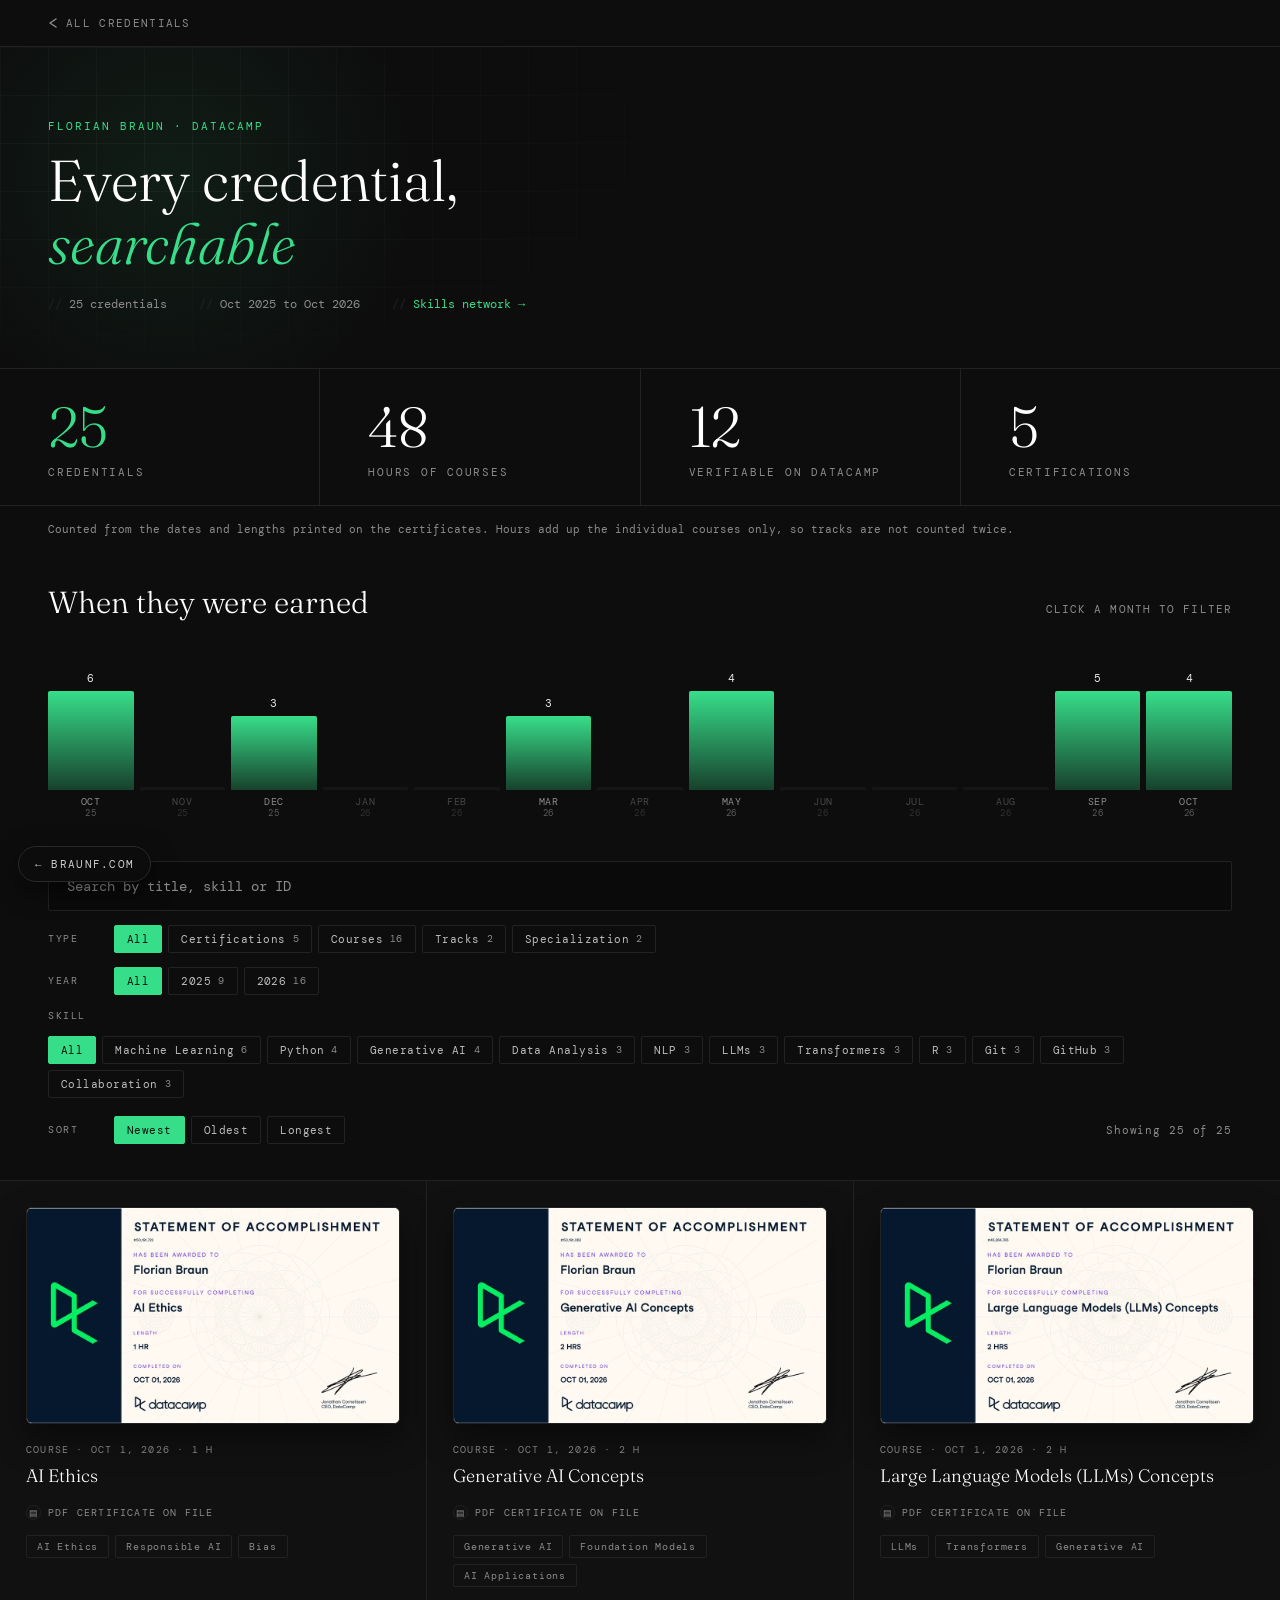
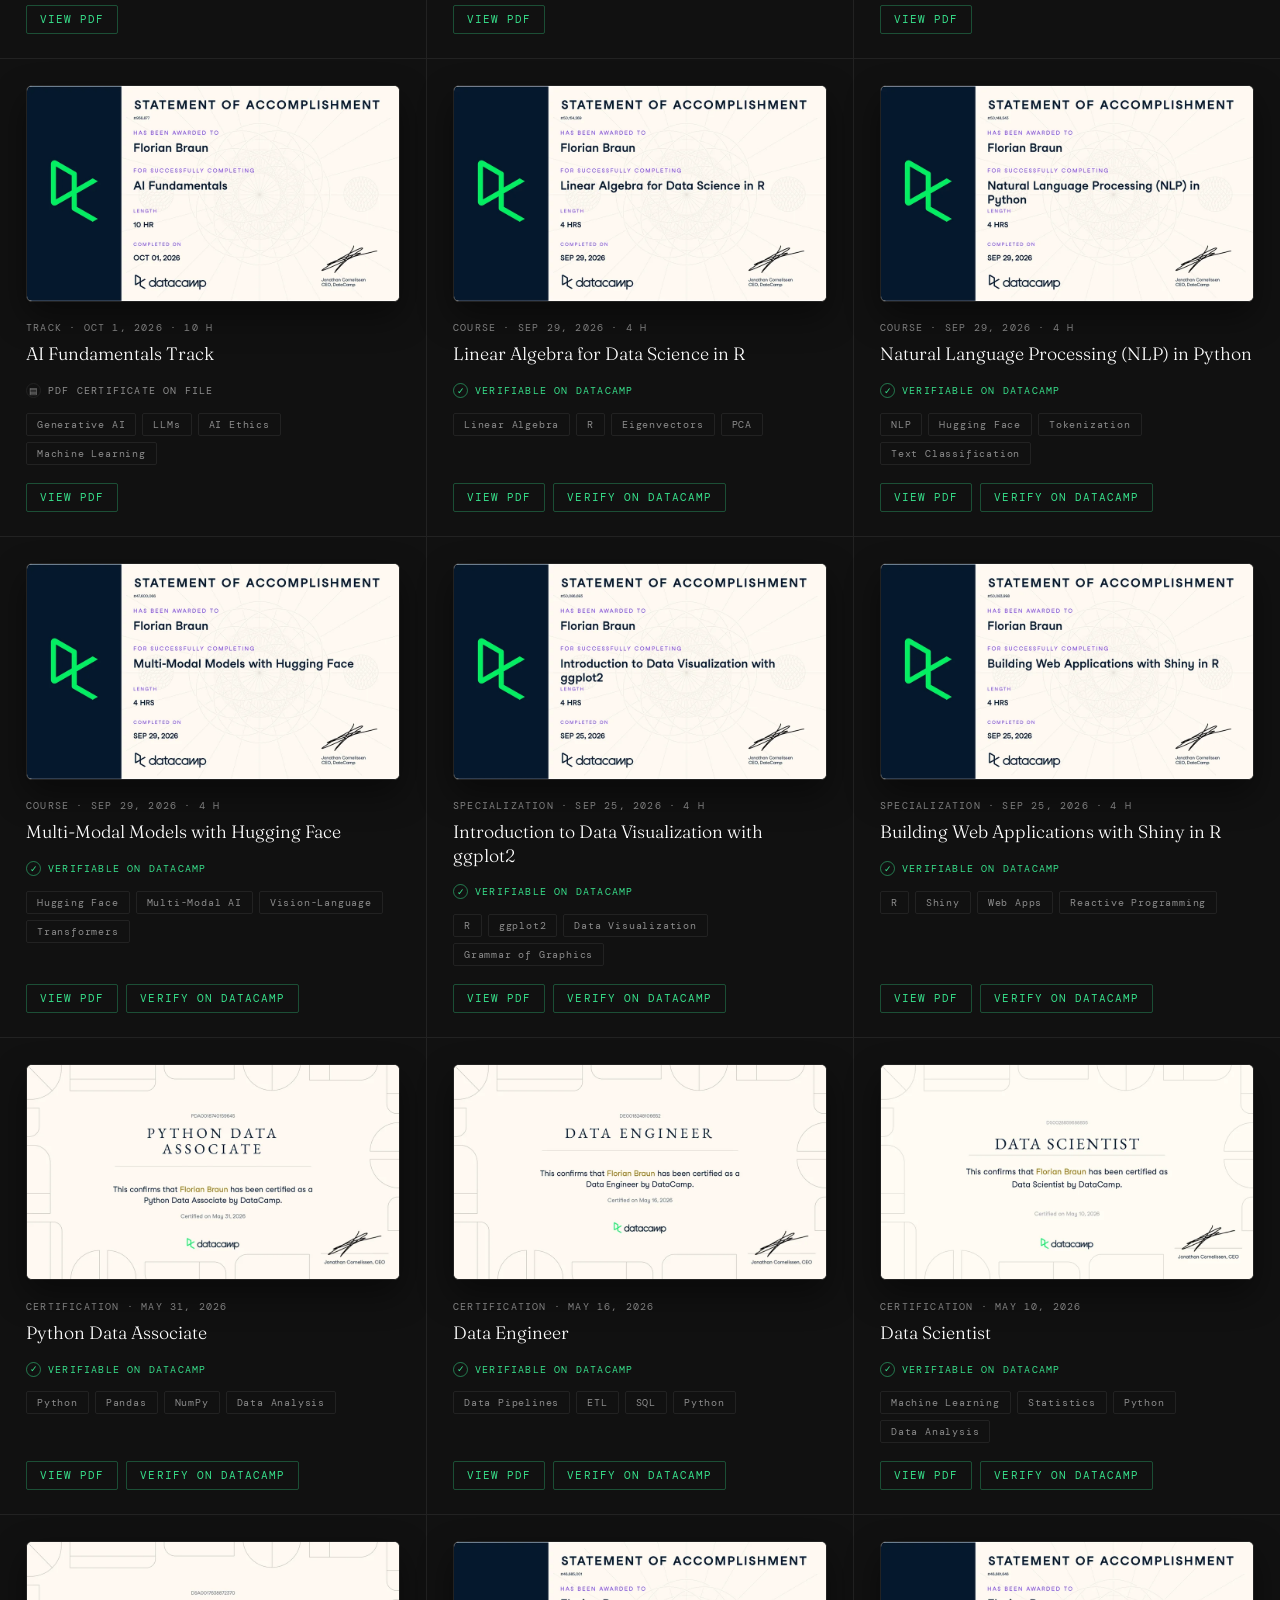
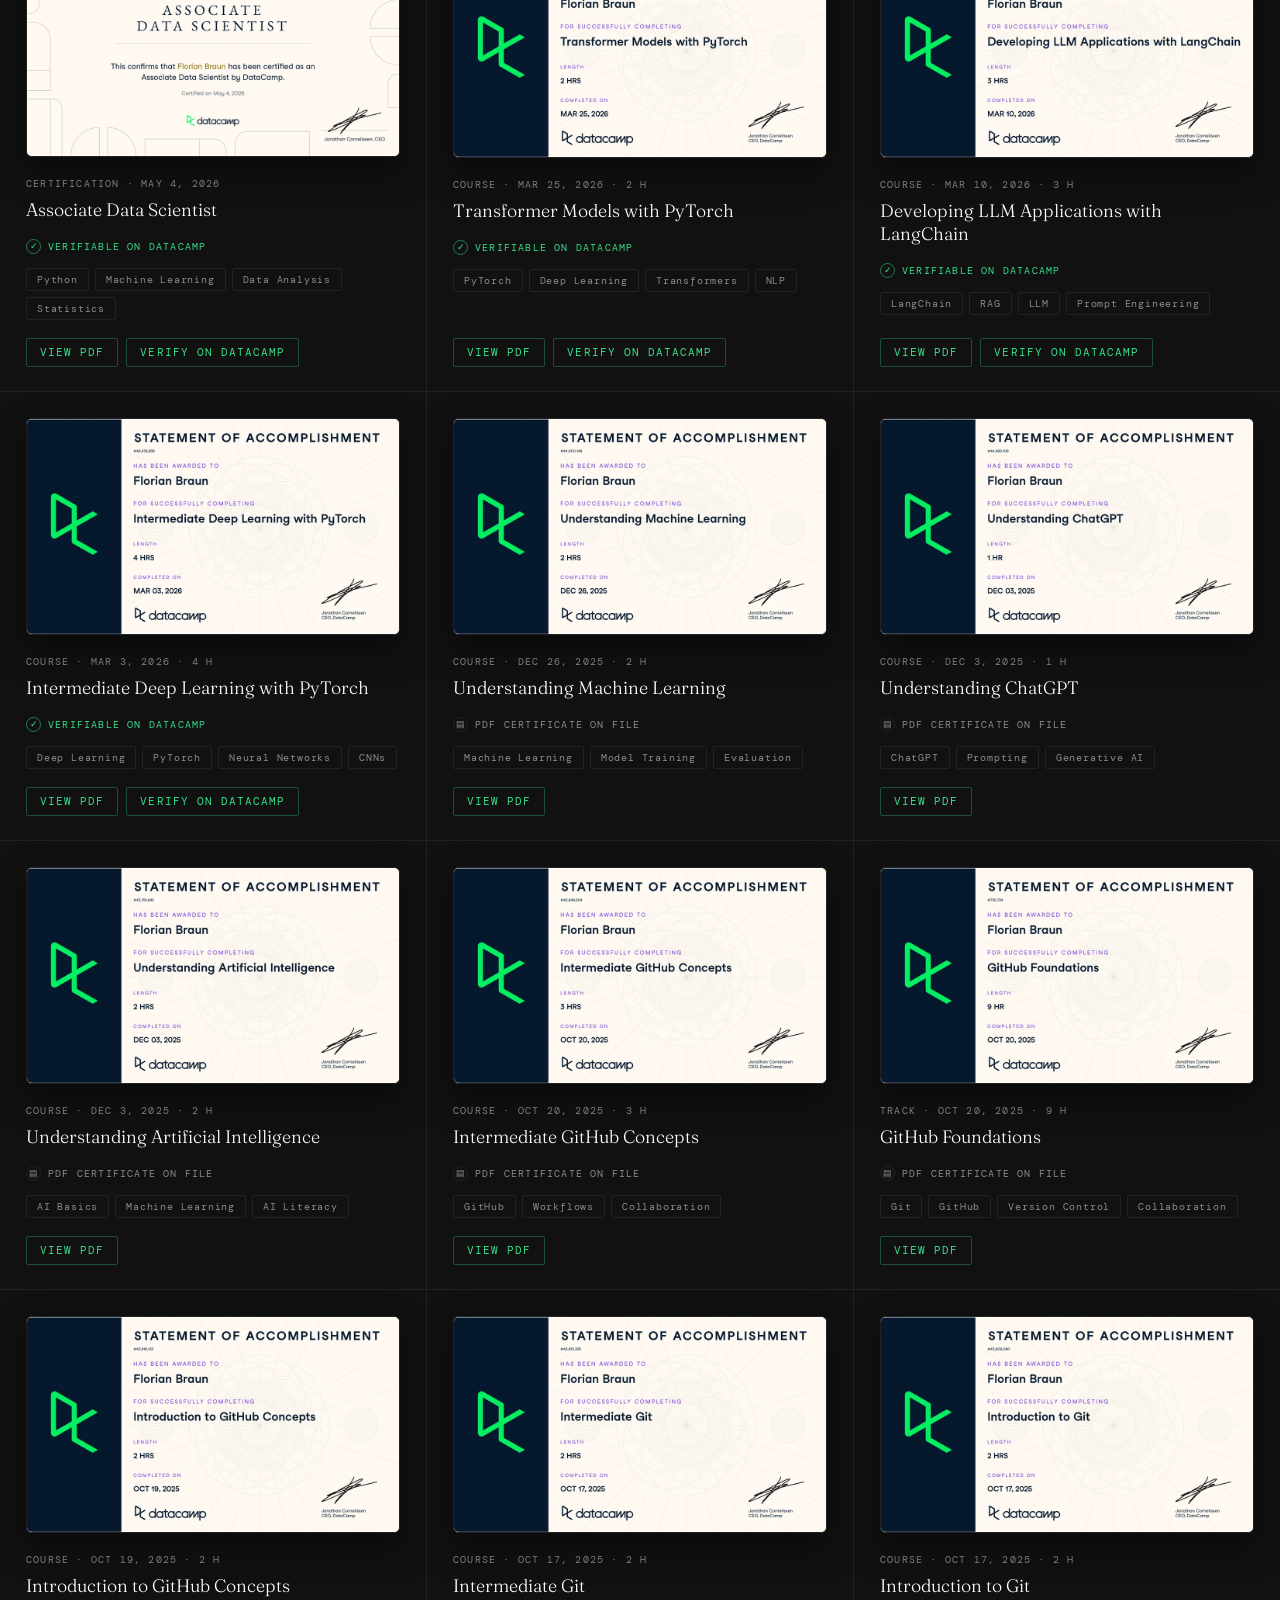
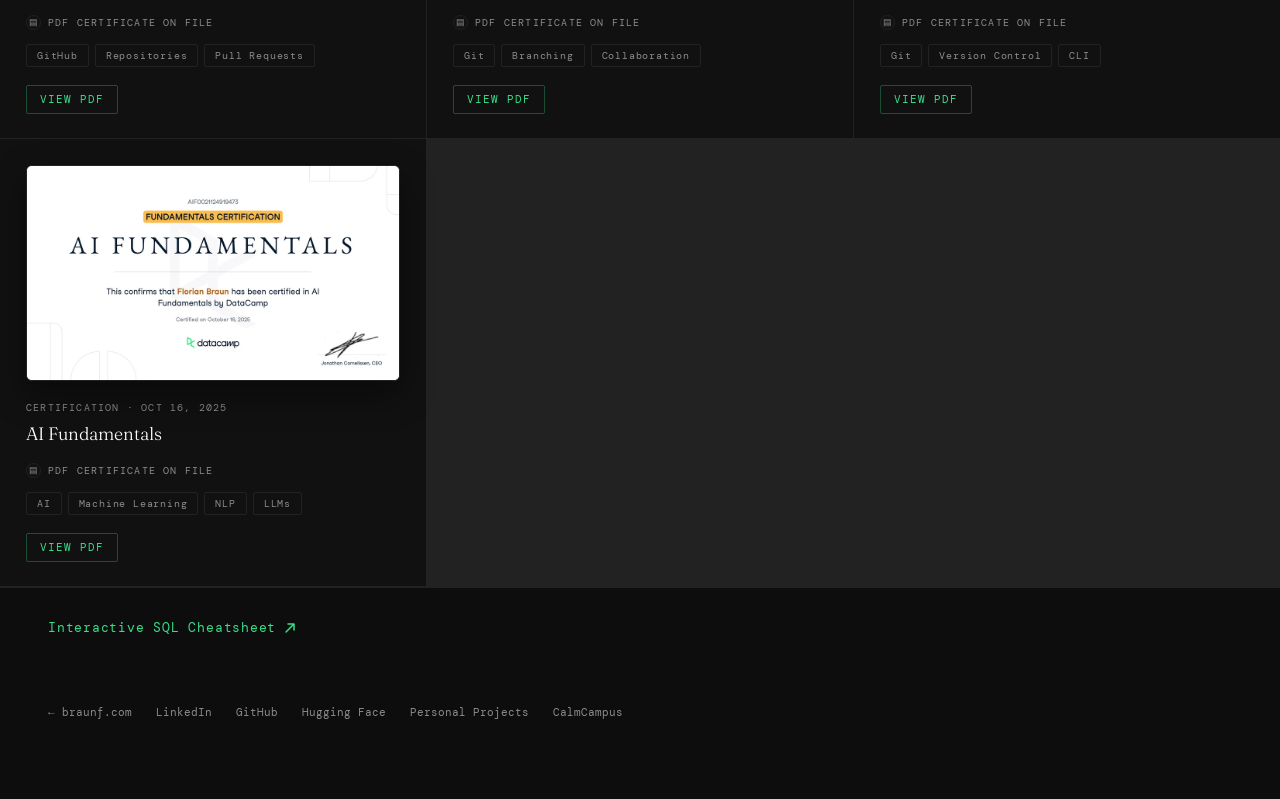
==== commit f91c82ef: "Add an interactive skills network and a short intro on why these courses" ====
--- a/all.html
+++ b/all.html
@@ -40,6 +40,7 @@
   <div class="meta">
     <span>25 credentials</span>
     <span>Oct 2025 to Oct 2026</span>
+    <span><a href="skills.html" style="color:var(--accent);text-decoration:none">Skills network &rarr;</a></span>
   </div>
 </header>
 
@@ -77,7 +78,7 @@
 
 <div class="ac-grid" id="results">
     <article class="ac" data-type="track" data-year="2026" data-month="2026-10" data-date="2026-10-01" data-hours="10" data-skills="Generative AI|LLMs|AI Ethics|Machine Learning" data-search="ai fundamentals track #956,877 track generative ai llms ai ethics machine learning">
-      <a class="cert-thumb" href="assets/certificates/track-ai-fundamentals-956877.pdf" target="_blank" rel="noopener" aria-label="Open the certificate PDF: AI Fundamentals Track"><img src="assets/certs/track-ai-fundamentals-956877.webp" width="960" height="552" loading="lazy" alt="Certificate: AI Fundamentals Track"></a>
+      <a class="cert-thumb" data-lb="track-ai-fundamentals-956877" data-lb-group="all" href="assets/certificates/track-ai-fundamentals-956877.pdf" target="_blank" rel="noopener" aria-label="Open the certificate PDF: AI Fundamentals Track"><img src="assets/certs/track-ai-fundamentals-956877.webp" width="960" height="552" loading="lazy" alt="Certificate: AI Fundamentals Track"></a>
       <p class="ac-meta">Track · Oct 1, 2026 · 10 h</p>
       <h2 class="ac-title">AI Fundamentals Track</h2>
       <p class="ac-badge"><span class="verified verified-pdf">PDF certificate on file</span></p>
@@ -85,7 +86,7 @@
       <div class="ac-links"><a class="ac-link" href="assets/certificates/track-ai-fundamentals-956877.pdf" target="_blank" rel="noopener">View PDF</a></div>
     </article>
     <article class="ac" data-type="course" data-year="2026" data-month="2026-10" data-date="2026-10-01" data-hours="2" data-skills="LLMs|Transformers|Generative AI" data-search="large language models (llms) concepts #45,264,783 course llms transformers generative ai">
-      <a class="cert-thumb" href="assets/certificates/course-large-language-models-llms-concepts-45264783.pdf" target="_blank" rel="noopener" aria-label="Open the certificate PDF: Large Language Models (LLMs) Concepts"><img src="assets/certs/course-large-language-models-llms-concepts-45264783.webp" width="960" height="552" loading="lazy" alt="Certificate: Large Language Models (LLMs) Concepts"></a>
+      <a class="cert-thumb" data-lb="course-large-language-models-llms-concepts-45264783" data-lb-group="all" href="assets/certificates/course-large-language-models-llms-concepts-45264783.pdf" target="_blank" rel="noopener" aria-label="Open the certificate PDF: Large Language Models (LLMs) Concepts"><img src="assets/certs/course-large-language-models-llms-concepts-45264783.webp" width="960" height="552" loading="lazy" alt="Certificate: Large Language Models (LLMs) Concepts"></a>
       <p class="ac-meta">Course · Oct 1, 2026 · 2 h</p>
       <h2 class="ac-title">Large Language Models (LLMs) Concepts</h2>
       <p class="ac-badge"><span class="verified verified-pdf">PDF certificate on file</span></p>
@@ -93,7 +94,7 @@
       <div class="ac-links"><a class="ac-link" href="assets/certificates/course-large-language-models-llms-concepts-45264783.pdf" target="_blank" rel="noopener">View PDF</a></div>
     </article>
     <article class="ac" data-type="course" data-year="2026" data-month="2026-10" data-date="2026-10-01" data-hours="2" data-skills="Generative AI|Foundation Models|AI Applications" data-search="generative ai concepts #50,191,062 course generative ai foundation models ai applications">
-      <a class="cert-thumb" href="assets/certificates/course-generative-ai-concepts-50191062.pdf" target="_blank" rel="noopener" aria-label="Open the certificate PDF: Generative AI Concepts"><img src="assets/certs/course-generative-ai-concepts-50191062.webp" width="960" height="552" loading="lazy" alt="Certificate: Generative AI Concepts"></a>
+      <a class="cert-thumb" data-lb="course-generative-ai-concepts-50191062" data-lb-group="all" href="assets/certificates/course-generative-ai-concepts-50191062.pdf" target="_blank" rel="noopener" aria-label="Open the certificate PDF: Generative AI Concepts"><img src="assets/certs/course-generative-ai-concepts-50191062.webp" width="960" height="552" loading="lazy" alt="Certificate: Generative AI Concepts"></a>
       <p class="ac-meta">Course · Oct 1, 2026 · 2 h</p>
       <h2 class="ac-title">Generative AI Concepts</h2>
       <p class="ac-badge"><span class="verified verified-pdf">PDF certificate on file</span></p>
@@ -101,7 +102,7 @@
       <div class="ac-links"><a class="ac-link" href="assets/certificates/course-generative-ai-concepts-50191062.pdf" target="_blank" rel="noopener">View PDF</a></div>
     </article>
     <article class="ac" data-type="course" data-year="2026" data-month="2026-10" data-date="2026-10-01" data-hours="1" data-skills="AI Ethics|Responsible AI|Bias" data-search="ai ethics #50,191,722 course ai ethics responsible ai bias">
-      <a class="cert-thumb" href="assets/certificates/course-ai-ethics-50191722.pdf" target="_blank" rel="noopener" aria-label="Open the certificate PDF: AI Ethics"><img src="assets/certs/course-ai-ethics-50191722.webp" width="960" height="552" loading="lazy" alt="Certificate: AI Ethics"></a>
+      <a class="cert-thumb" data-lb="course-ai-ethics-50191722" data-lb-group="all" href="assets/certificates/course-ai-ethics-50191722.pdf" target="_blank" rel="noopener" aria-label="Open the certificate PDF: AI Ethics"><img src="assets/certs/course-ai-ethics-50191722.webp" width="960" height="552" loading="lazy" alt="Certificate: AI Ethics"></a>
       <p class="ac-meta">Course · Oct 1, 2026 · 1 h</p>
       <h2 class="ac-title">AI Ethics</h2>
       <p class="ac-badge"><span class="verified verified-pdf">PDF certificate on file</span></p>
@@ -109,7 +110,7 @@
       <div class="ac-links"><a class="ac-link" href="assets/certificates/course-ai-ethics-50191722.pdf" target="_blank" rel="noopener">View PDF</a></div>
     </article>
     <article class="ac" data-type="course" data-year="2026" data-month="2026-09" data-date="2026-09-29" data-hours="4" data-skills="Hugging Face|Multi-Modal AI|Vision-Language|Transformers" data-search="multi-modal models with hugging face 05dd46097cacb0fcda53f2c672fcf418a78dc3a9 course hugging face multi-modal ai vision-language transformers">
-      <a class="cert-thumb" href="assets/certificates/course-multi-modal-models-with-hugging-face-47600066.pdf" target="_blank" rel="noopener" aria-label="Open the certificate PDF: Multi-Modal Models with Hugging Face"><img src="assets/certs/course-multi-modal-models-with-hugging-face-47600066.webp" width="960" height="552" loading="lazy" alt="Certificate: Multi-Modal Models with Hugging Face"></a>
+      <a class="cert-thumb" data-lb="course-multi-modal-models-with-hugging-face-47600066" data-lb-group="all" href="assets/certificates/course-multi-modal-models-with-hugging-face-47600066.pdf" target="_blank" rel="noopener" aria-label="Open the certificate PDF: Multi-Modal Models with Hugging Face"><img src="assets/certs/course-multi-modal-models-with-hugging-face-47600066.webp" width="960" height="552" loading="lazy" alt="Certificate: Multi-Modal Models with Hugging Face"></a>
       <p class="ac-meta">Course · Sep 29, 2026 · 4 h</p>
       <h2 class="ac-title">Multi-Modal Models with Hugging Face</h2>
       <p class="ac-badge"><span class="verified">Verifiable on DataCamp</span></p>
@@ -117,7 +118,7 @@
       <div class="ac-links"><a class="ac-link" href="assets/certificates/course-multi-modal-models-with-hugging-face-47600066.pdf" target="_blank" rel="noopener">View PDF</a><a class="ac-link" href="https://www.datacamp.com/completed/statement-of-accomplishment/course/05dd46097cacb0fcda53f2c672fcf418a78dc3a9" target="_blank" rel="noopener">Verify on DataCamp</a></div>
     </article>
     <article class="ac" data-type="course" data-year="2026" data-month="2026-09" data-date="2026-09-29" data-hours="4" data-skills="NLP|Hugging Face|Tokenization|Text Classification" data-search="natural language processing (nlp) in python 906e5a5606947147f3c5ef6dcdf7af74a07c8ae7 course nlp hugging face tokenization text classification">
-      <a class="cert-thumb" href="assets/certificates/course-natural-language-processing-nlp-in-python-50148543.pdf" target="_blank" rel="noopener" aria-label="Open the certificate PDF: Natural Language Processing (NLP) in Python"><img src="assets/certs/course-natural-language-processing-nlp-in-python-50148543.webp" width="960" height="552" loading="lazy" alt="Certificate: Natural Language Processing (NLP) in Python"></a>
+      <a class="cert-thumb" data-lb="course-natural-language-processing-nlp-in-python-50148543" data-lb-group="all" href="assets/certificates/course-natural-language-processing-nlp-in-python-50148543.pdf" target="_blank" rel="noopener" aria-label="Open the certificate PDF: Natural Language Processing (NLP) in Python"><img src="assets/certs/course-natural-language-processing-nlp-in-python-50148543.webp" width="960" height="552" loading="lazy" alt="Certificate: Natural Language Processing (NLP) in Python"></a>
       <p class="ac-meta">Course · Sep 29, 2026 · 4 h</p>
       <h2 class="ac-title">Natural Language Processing (NLP) in Python</h2>
       <p class="ac-badge"><span class="verified">Verifiable on DataCamp</span></p>
@@ -125,7 +126,7 @@
       <div class="ac-links"><a class="ac-link" href="assets/certificates/course-natural-language-processing-nlp-in-python-50148543.pdf" target="_blank" rel="noopener">View PDF</a><a class="ac-link" href="https://www.datacamp.com/completed/statement-of-accomplishment/course/906e5a5606947147f3c5ef6dcdf7af74a07c8ae7" target="_blank" rel="noopener">Verify on DataCamp</a></div>
     </article>
     <article class="ac" data-type="course" data-year="2026" data-month="2026-09" data-date="2026-09-29" data-hours="4" data-skills="Linear Algebra|R|Eigenvectors|PCA" data-search="linear algebra for data science in r 4af4fcd3ef0c74ed96353549285bf0e7d374b158 course linear algebra r eigenvectors pca">
-      <a class="cert-thumb" href="assets/certificates/course-linear-algebra-for-data-science-in-r-50154269.pdf" target="_blank" rel="noopener" aria-label="Open the certificate PDF: Linear Algebra for Data Science in R"><img src="assets/certs/course-linear-algebra-for-data-science-in-r-50154269.webp" width="960" height="552" loading="lazy" alt="Certificate: Linear Algebra for Data Science in R"></a>
+      <a class="cert-thumb" data-lb="course-linear-algebra-for-data-science-in-r-50154269" data-lb-group="all" href="assets/certificates/course-linear-algebra-for-data-science-in-r-50154269.pdf" target="_blank" rel="noopener" aria-label="Open the certificate PDF: Linear Algebra for Data Science in R"><img src="assets/certs/course-linear-algebra-for-data-science-in-r-50154269.webp" width="960" height="552" loading="lazy" alt="Certificate: Linear Algebra for Data Science in R"></a>
       <p class="ac-meta">Course · Sep 29, 2026 · 4 h</p>
       <h2 class="ac-title">Linear Algebra for Data Science in R</h2>
       <p class="ac-badge"><span class="verified">Verifiable on DataCamp</span></p>
@@ -133,7 +134,7 @@
       <div class="ac-links"><a class="ac-link" href="assets/certificates/course-linear-algebra-for-data-science-in-r-50154269.pdf" target="_blank" rel="noopener">View PDF</a><a class="ac-link" href="https://www.datacamp.com/completed/statement-of-accomplishment/course/4af4fcd3ef0c74ed96353549285bf0e7d374b158" target="_blank" rel="noopener">Verify on DataCamp</a></div>
     </article>
     <article class="ac" data-type="specialization" data-year="2026" data-month="2026-09" data-date="2026-09-25" data-hours="4" data-skills="R|Shiny|Web Apps|Reactive Programming" data-search="building web applications with shiny in r 8185c33d2fc2c98587b02a2df54dcaef54b704ad specialization r shiny web apps reactive programming">
-      <a class="cert-thumb" href="assets/certificates/course-building-web-applications-with-shiny-in-r-50083998.pdf" target="_blank" rel="noopener" aria-label="Open the certificate PDF: Building Web Applications with Shiny in R"><img src="assets/certs/course-building-web-applications-with-shiny-in-r-50083998.webp" width="960" height="552" loading="lazy" alt="Certificate: Building Web Applications with Shiny in R"></a>
+      <a class="cert-thumb" data-lb="course-building-web-applications-with-shiny-in-r-50083998" data-lb-group="all" href="assets/certificates/course-building-web-applications-with-shiny-in-r-50083998.pdf" target="_blank" rel="noopener" aria-label="Open the certificate PDF: Building Web Applications with Shiny in R"><img src="assets/certs/course-building-web-applications-with-shiny-in-r-50083998.webp" width="960" height="552" loading="lazy" alt="Certificate: Building Web Applications with Shiny in R"></a>
       <p class="ac-meta">Specialization · Sep 25, 2026 · 4 h</p>
       <h2 class="ac-title">Building Web Applications with Shiny in R</h2>
       <p class="ac-badge"><span class="verified">Verifiable on DataCamp</span></p>
@@ -141,7 +142,7 @@
       <div class="ac-links"><a class="ac-link" href="assets/certificates/course-building-web-applications-with-shiny-in-r-50083998.pdf" target="_blank" rel="noopener">View PDF</a><a class="ac-link" href="https://www.datacamp.com/completed/statement-of-accomplishment/course/8185c33d2fc2c98587b02a2df54dcaef54b704ad" target="_blank" rel="noopener">Verify on DataCamp</a></div>
     </article>
     <article class="ac" data-type="specialization" data-year="2026" data-month="2026-09" data-date="2026-09-25" data-hours="4" data-skills="R|ggplot2|Data Visualization|Grammar of Graphics" data-search="introduction to data visualization with ggplot2 e5047d1dd7934a01318b8441bb77230dbc918831 specialization r ggplot2 data visualization grammar of graphics">
-      <a class="cert-thumb" href="assets/certificates/course-introduction-to-data-visualization-with-ggplot2-50086693.pdf" target="_blank" rel="noopener" aria-label="Open the certificate PDF: Introduction to Data Visualization with ggplot2"><img src="assets/certs/course-introduction-to-data-visualization-with-ggplot2-50086693.webp" width="960" height="552" loading="lazy" alt="Certificate: Introduction to Data Visualization with ggplot2"></a>
+      <a class="cert-thumb" data-lb="course-introduction-to-data-visualization-with-ggplot2-50086693" data-lb-group="all" href="assets/certificates/course-introduction-to-data-visualization-with-ggplot2-50086693.pdf" target="_blank" rel="noopener" aria-label="Open the certificate PDF: Introduction to Data Visualization with ggplot2"><img src="assets/certs/course-introduction-to-data-visualization-with-ggplot2-50086693.webp" width="960" height="552" loading="lazy" alt="Certificate: Introduction to Data Visualization with ggplot2"></a>
       <p class="ac-meta">Specialization · Sep 25, 2026 · 4 h</p>
       <h2 class="ac-title">Introduction to Data Visualization with ggplot2</h2>
       <p class="ac-badge"><span class="verified">Verifiable on DataCamp</span></p>
@@ -149,7 +150,7 @@
       <div class="ac-links"><a class="ac-link" href="assets/certificates/course-introduction-to-data-visualization-with-ggplot2-50086693.pdf" target="_blank" rel="noopener">View PDF</a><a class="ac-link" href="https://www.datacamp.com/completed/statement-of-accomplishment/course/e5047d1dd7934a01318b8441bb77230dbc918831" target="_blank" rel="noopener">Verify on DataCamp</a></div>
     </article>
     <article class="ac" data-type="certification" data-year="2026" data-month="2026-05" data-date="2026-05-31" data-hours="0" data-skills="Python|Pandas|NumPy|Data Analysis" data-search="python data associate pda0018740159645 certification python pandas numpy data analysis">
-      <a class="cert-thumb" href="assets/certificates/certification-python-data-associate-PDA0018740159645.pdf" target="_blank" rel="noopener" aria-label="Open the certificate PDF: Python Data Associate"><img src="assets/certs/certification-python-data-associate-PDA0018740159645.webp" width="960" height="552" loading="lazy" alt="Certificate: Python Data Associate"></a>
+      <a class="cert-thumb" data-lb="certification-python-data-associate-PDA0018740159645" data-lb-group="all" href="assets/certificates/certification-python-data-associate-PDA0018740159645.pdf" target="_blank" rel="noopener" aria-label="Open the certificate PDF: Python Data Associate"><img src="assets/certs/certification-python-data-associate-PDA0018740159645.webp" width="960" height="552" loading="lazy" alt="Certificate: Python Data Associate"></a>
       <p class="ac-meta">Certification · May 31, 2026</p>
       <h2 class="ac-title">Python Data Associate</h2>
       <p class="ac-badge"><span class="verified">Verifiable on DataCamp</span></p>
@@ -157,7 +158,7 @@
       <div class="ac-links"><a class="ac-link" href="assets/certificates/certification-python-data-associate-PDA0018740159645.pdf" target="_blank" rel="noopener">View PDF</a><a class="ac-link" href="https://www.datacamp.com/certificate/PDA0018740159645" target="_blank" rel="noopener">Verify on DataCamp</a></div>
     </article>
     <article class="ac" data-type="certification" data-year="2026" data-month="2026-05" data-date="2026-05-16" data-hours="0" data-skills="Data Pipelines|ETL|SQL|Python" data-search="data engineer de0018248106652 certification data pipelines etl sql python">
-      <a class="cert-thumb" href="assets/certificates/certification-data-engineer-DE0018248106652.pdf" target="_blank" rel="noopener" aria-label="Open the certificate PDF: Data Engineer"><img src="assets/certs/certification-data-engineer-DE0018248106652.webp" width="960" height="552" loading="lazy" alt="Certificate: Data Engineer"></a>
+      <a class="cert-thumb" data-lb="certification-data-engineer-DE0018248106652" data-lb-group="all" href="assets/certificates/certification-data-engineer-DE0018248106652.pdf" target="_blank" rel="noopener" aria-label="Open the certificate PDF: Data Engineer"><img src="assets/certs/certification-data-engineer-DE0018248106652.webp" width="960" height="552" loading="lazy" alt="Certificate: Data Engineer"></a>
       <p class="ac-meta">Certification · May 16, 2026</p>
       <h2 class="ac-title">Data Engineer</h2>
       <p class="ac-badge"><span class="verified">Verifiable on DataCamp</span></p>
@@ -165,7 +166,7 @@
       <div class="ac-links"><a class="ac-link" href="assets/certificates/certification-data-engineer-DE0018248106652.pdf" target="_blank" rel="noopener">View PDF</a><a class="ac-link" href="https://www.datacamp.com/certificate/DE0018248106652" target="_blank" rel="noopener">Verify on DataCamp</a></div>
     </article>
     <article class="ac" data-type="certification" data-year="2026" data-month="2026-05" data-date="2026-05-10" data-hours="0" data-skills="Machine Learning|Statistics|Python|Data Analysis" data-search="data scientist ds0028859688856 certification machine learning statistics python data analysis">
-      <a class="cert-thumb" href="assets/certificates/certification-data-scientist-DS0028859688856.pdf" target="_blank" rel="noopener" aria-label="Open the certificate PDF: Data Scientist"><img src="assets/certs/certification-data-scientist-DS0028859688856.webp" width="960" height="552" loading="lazy" alt="Certificate: Data Scientist"></a>
+      <a class="cert-thumb" data-lb="certification-data-scientist-DS0028859688856" data-lb-group="all" href="assets/certificates/certification-data-scientist-DS0028859688856.pdf" target="_blank" rel="noopener" aria-label="Open the certificate PDF: Data Scientist"><img src="assets/certs/certification-data-scientist-DS0028859688856.webp" width="960" height="552" loading="lazy" alt="Certificate: Data Scientist"></a>
       <p class="ac-meta">Certification · May 10, 2026</p>
       <h2 class="ac-title">Data Scientist</h2>
       <p class="ac-badge"><span class="verified">Verifiable on DataCamp</span></p>
@@ -173,7 +174,7 @@
       <div class="ac-links"><a class="ac-link" href="assets/certificates/certification-data-scientist-DS0028859688856.pdf" target="_blank" rel="noopener">View PDF</a><a class="ac-link" href="https://www.datacamp.com/certificate/DS0028859688856" target="_blank" rel="noopener">Verify on DataCamp</a></div>
     </article>
     <article class="ac" data-type="certification" data-year="2026" data-month="2026-05" data-date="2026-05-04" data-hours="0" data-skills="Python|Machine Learning|Data Analysis|Statistics" data-search="associate data scientist dsa0017638872370 certification python machine learning data analysis statistics">
-      <a class="cert-thumb" href="assets/certificates/certification-associate-data-scientist-DSA0017638872370.pdf" target="_blank" rel="noopener" aria-label="Open the certificate PDF: Associate Data Scientist"><img src="assets/certs/certification-associate-data-scientist-DSA0017638872370.webp" width="960" height="552" loading="lazy" alt="Certificate: Associate Data Scientist"></a>
+      <a class="cert-thumb" data-lb="certification-associate-data-scientist-DSA0017638872370" data-lb-group="all" href="assets/certificates/certification-associate-data-scientist-DSA0017638872370.pdf" target="_blank" rel="noopener" aria-label="Open the certificate PDF: Associate Data Scientist"><img src="assets/certs/certification-associate-data-scientist-DSA0017638872370.webp" width="960" height="552" loading="lazy" alt="Certificate: Associate Data Scientist"></a>
       <p class="ac-meta">Certification · May 4, 2026</p>
       <h2 class="ac-title">Associate Data Scientist</h2>
       <p class="ac-badge"><span class="verified">Verifiable on DataCamp</span></p>
@@ -181,7 +182,7 @@
       <div class="ac-links"><a class="ac-link" href="assets/certificates/certification-associate-data-scientist-DSA0017638872370.pdf" target="_blank" rel="noopener">View PDF</a><a class="ac-link" href="https://www.datacamp.com/certificate/DSA0017638872370" target="_blank" rel="noopener">Verify on DataCamp</a></div>
     </article>
     <article class="ac" data-type="course" data-year="2026" data-month="2026-03" data-date="2026-03-25" data-hours="2" data-skills="PyTorch|Deep Learning|Transformers|NLP" data-search="transformer models with pytorch 1afc7147bdb538e2e138fff4587d37b1a72f3955 course pytorch deep learning transformers nlp">
-      <a class="cert-thumb" href="assets/certificates/course-transformer-models-with-pytorch-46685001.pdf" target="_blank" rel="noopener" aria-label="Open the certificate PDF: Transformer Models with PyTorch"><img src="assets/certs/course-transformer-models-with-pytorch-46685001.webp" width="960" height="552" loading="lazy" alt="Certificate: Transformer Models with PyTorch"></a>
+      <a class="cert-thumb" data-lb="course-transformer-models-with-pytorch-46685001" data-lb-group="all" href="assets/certificates/course-transformer-models-with-pytorch-46685001.pdf" target="_blank" rel="noopener" aria-label="Open the certificate PDF: Transformer Models with PyTorch"><img src="assets/certs/course-transformer-models-with-pytorch-46685001.webp" width="960" height="552" loading="lazy" alt="Certificate: Transformer Models with PyTorch"></a>
       <p class="ac-meta">Course · Mar 25, 2026 · 2 h</p>
       <h2 class="ac-title">Transformer Models with PyTorch</h2>
       <p class="ac-badge"><span class="verified">Verifiable on DataCamp</span></p>
@@ -189,7 +190,7 @@
       <div class="ac-links"><a class="ac-link" href="assets/certificates/course-transformer-models-with-pytorch-46685001.pdf" target="_blank" rel="noopener">View PDF</a><a class="ac-link" href="https://www.datacamp.com/completed/statement-of-accomplishment/course/1afc7147bdb538e2e138fff4587d37b1a72f3955" target="_blank" rel="noopener">Verify on DataCamp</a></div>
     </article>
     <article class="ac" data-type="course" data-year="2026" data-month="2026-03" data-date="2026-03-10" data-hours="3" data-skills="LangChain|RAG|LLM|Prompt Engineering" data-search="developing llm applications with langchain be5e7b847f1ecfe0040912492161c968b3c9c416 course langchain rag llm prompt engineering">
-      <a class="cert-thumb" href="assets/certificates/course-developing-llm-applications-with-langchain-46661646.pdf" target="_blank" rel="noopener" aria-label="Open the certificate PDF: Developing LLM Applications with LangChain"><img src="assets/certs/course-developing-llm-applications-with-langchain-46661646.webp" width="960" height="552" loading="lazy" alt="Certificate: Developing LLM Applications with LangChain"></a>
+      <a class="cert-thumb" data-lb="course-developing-llm-applications-with-langchain-46661646" data-lb-group="all" href="assets/certificates/course-developing-llm-applications-with-langchain-46661646.pdf" target="_blank" rel="noopener" aria-label="Open the certificate PDF: Developing LLM Applications with LangChain"><img src="assets/certs/course-developing-llm-applications-with-langchain-46661646.webp" width="960" height="552" loading="lazy" alt="Certificate: Developing LLM Applications with LangChain"></a>
       <p class="ac-meta">Course · Mar 10, 2026 · 3 h</p>
       <h2 class="ac-title">Developing LLM Applications with LangChain</h2>
       <p class="ac-badge"><span class="verified">Verifiable on DataCamp</span></p>
@@ -197,7 +198,7 @@
       <div class="ac-links"><a class="ac-link" href="assets/certificates/course-developing-llm-applications-with-langchain-46661646.pdf" target="_blank" rel="noopener">View PDF</a><a class="ac-link" href="https://www.datacamp.com/completed/statement-of-accomplishment/course/be5e7b847f1ecfe0040912492161c968b3c9c416" target="_blank" rel="noopener">Verify on DataCamp</a></div>
     </article>
     <article class="ac" data-type="course" data-year="2026" data-month="2026-03" data-date="2026-03-03" data-hours="4" data-skills="Deep Learning|PyTorch|Neural Networks|CNNs" data-search="intermediate deep learning with pytorch d78aef5cd39de2975b3c8ae4f00e9b275a53b147 course deep learning pytorch neural networks cnns">
-      <a class="cert-thumb" href="assets/certificates/course-intermediate-deep-learning-with-pytorch-46478958.pdf" target="_blank" rel="noopener" aria-label="Open the certificate PDF: Intermediate Deep Learning with PyTorch"><img src="assets/certs/course-intermediate-deep-learning-with-pytorch-46478958.webp" width="960" height="552" loading="lazy" alt="Certificate: Intermediate Deep Learning with PyTorch"></a>
+      <a class="cert-thumb" data-lb="course-intermediate-deep-learning-with-pytorch-46478958" data-lb-group="all" href="assets/certificates/course-intermediate-deep-learning-with-pytorch-46478958.pdf" target="_blank" rel="noopener" aria-label="Open the certificate PDF: Intermediate Deep Learning with PyTorch"><img src="assets/certs/course-intermediate-deep-learning-with-pytorch-46478958.webp" width="960" height="552" loading="lazy" alt="Certificate: Intermediate Deep Learning with PyTorch"></a>
       <p class="ac-meta">Course · Mar 3, 2026 · 4 h</p>
       <h2 class="ac-title">Intermediate Deep Learning with PyTorch</h2>
       <p class="ac-badge"><span class="verified">Verifiable on DataCamp</span></p>
@@ -205,7 +206,7 @@
       <div class="ac-links"><a class="ac-link" href="assets/certificates/course-intermediate-deep-learning-with-pytorch-46478958.pdf" target="_blank" rel="noopener">View PDF</a><a class="ac-link" href="https://www.datacamp.com/completed/statement-of-accomplishment/course/d78aef5cd39de2975b3c8ae4f00e9b275a53b147" target="_blank" rel="noopener">Verify on DataCamp</a></div>
     </article>
     <article class="ac" data-type="course" data-year="2025" data-month="2025-12" data-date="2025-12-26" data-hours="2" data-skills="Machine Learning|Model Training|Evaluation" data-search="understanding machine learning #44,900,148 course machine learning model training evaluation">
-      <a class="cert-thumb" href="assets/certificates/course-understanding-machine-learning-44900148.pdf" target="_blank" rel="noopener" aria-label="Open the certificate PDF: Understanding Machine Learning"><img src="assets/certs/course-understanding-machine-learning-44900148.webp" width="960" height="552" loading="lazy" alt="Certificate: Understanding Machine Learning"></a>
+      <a class="cert-thumb" data-lb="course-understanding-machine-learning-44900148" data-lb-group="all" href="assets/certificates/course-understanding-machine-learning-44900148.pdf" target="_blank" rel="noopener" aria-label="Open the certificate PDF: Understanding Machine Learning"><img src="assets/certs/course-understanding-machine-learning-44900148.webp" width="960" height="552" loading="lazy" alt="Certificate: Understanding Machine Learning"></a>
       <p class="ac-meta">Course · Dec 26, 2025 · 2 h</p>
       <h2 class="ac-title">Understanding Machine Learning</h2>
       <p class="ac-badge"><span class="verified verified-pdf">PDF certificate on file</span></p>
@@ -213,7 +214,7 @@
       <div class="ac-links"><a class="ac-link" href="assets/certificates/course-understanding-machine-learning-44900148.pdf" target="_blank" rel="noopener">View PDF</a></div>
     </article>
     <article class="ac" data-type="course" data-year="2025" data-month="2025-12" data-date="2025-12-03" data-hours="2" data-skills="AI Basics|Machine Learning|AI Literacy" data-search="understanding artificial intelligence #43,791,842 course ai basics machine learning ai literacy">
-      <a class="cert-thumb" href="assets/certificates/course-understanding-artificial-intelligence-43791842.pdf" target="_blank" rel="noopener" aria-label="Open the certificate PDF: Understanding Artificial Intelligence"><img src="assets/certs/course-understanding-artificial-intelligence-43791842.webp" width="960" height="552" loading="lazy" alt="Certificate: Understanding Artificial Intelligence"></a>
+      <a class="cert-thumb" data-lb="course-understanding-artificial-intelligence-43791842" data-lb-group="all" href="assets/certificates/course-understanding-artificial-intelligence-43791842.pdf" target="_blank" rel="noopener" aria-label="Open the certificate PDF: Understanding Artificial Intelligence"><img src="assets/certs/course-understanding-artificial-intelligence-43791842.webp" width="960" height="552" loading="lazy" alt="Certificate: Understanding Artificial Intelligence"></a>
       <p class="ac-meta">Course · Dec 3, 2025 · 2 h</p>
       <h2 class="ac-title">Understanding Artificial Intelligence</h2>
       <p class="ac-badge"><span class="verified verified-pdf">PDF certificate on file</span></p>
@@ -221,7 +222,7 @@
       <div class="ac-links"><a class="ac-link" href="assets/certificates/course-understanding-artificial-intelligence-43791842.pdf" target="_blank" rel="noopener">View PDF</a></div>
     </article>
     <article class="ac" data-type="course" data-year="2025" data-month="2025-12" data-date="2025-12-03" data-hours="1" data-skills="ChatGPT|Prompting|Generative AI" data-search="understanding chatgpt #44,892,108 course chatgpt prompting generative ai">
-      <a class="cert-thumb" href="assets/certificates/course-understanding-chatgpt-44892108.pdf" target="_blank" rel="noopener" aria-label="Open the certificate PDF: Understanding ChatGPT"><img src="assets/certs/course-understanding-chatgpt-44892108.webp" width="960" height="552" loading="lazy" alt="Certificate: Understanding ChatGPT"></a>
+      <a class="cert-thumb" data-lb="course-understanding-chatgpt-44892108" data-lb-group="all" href="assets/certificates/course-understanding-chatgpt-44892108.pdf" target="_blank" rel="noopener" aria-label="Open the certificate PDF: Understanding ChatGPT"><img src="assets/certs/course-understanding-chatgpt-44892108.webp" width="960" height="552" loading="lazy" alt="Certificate: Understanding ChatGPT"></a>
       <p class="ac-meta">Course · Dec 3, 2025 · 1 h</p>
       <h2 class="ac-title">Understanding ChatGPT</h2>
       <p class="ac-badge"><span class="verified verified-pdf">PDF certificate on file</span></p>
@@ -229,7 +230,7 @@
       <div class="ac-links"><a class="ac-link" href="assets/certificates/course-understanding-chatgpt-44892108.pdf" target="_blank" rel="noopener">View PDF</a></div>
     </article>
     <article class="ac" data-type="track" data-year="2025" data-month="2025-10" data-date="2025-10-20" data-hours="9" data-skills="Git|GitHub|Version Control|Collaboration" data-search="github foundations #725,724 track git github version control collaboration">
-      <a class="cert-thumb" href="assets/certificates/track-github-foundations-725724.pdf" target="_blank" rel="noopener" aria-label="Open the certificate PDF: GitHub Foundations"><img src="assets/certs/track-github-foundations-725724.webp" width="960" height="552" loading="lazy" alt="Certificate: GitHub Foundations"></a>
+      <a class="cert-thumb" data-lb="track-github-foundations-725724" data-lb-group="all" href="assets/certificates/track-github-foundations-725724.pdf" target="_blank" rel="noopener" aria-label="Open the certificate PDF: GitHub Foundations"><img src="assets/certs/track-github-foundations-725724.webp" width="960" height="552" loading="lazy" alt="Certificate: GitHub Foundations"></a>
       <p class="ac-meta">Track · Oct 20, 2025 · 9 h</p>
       <h2 class="ac-title">GitHub Foundations</h2>
       <p class="ac-badge"><span class="verified verified-pdf">PDF certificate on file</span></p>
@@ -237,7 +238,7 @@
       <div class="ac-links"><a class="ac-link" href="assets/certificates/track-github-foundations-725724.pdf" target="_blank" rel="noopener">View PDF</a></div>
     </article>
     <article class="ac" data-type="course" data-year="2025" data-month="2025-10" data-date="2025-10-20" data-hours="3" data-skills="GitHub|Workflows|Collaboration" data-search="intermediate github concepts #43,849,204 course github workflows collaboration">
-      <a class="cert-thumb" href="assets/certificates/course-intermediate-github-concepts-43849204.pdf" target="_blank" rel="noopener" aria-label="Open the certificate PDF: Intermediate GitHub Concepts"><img src="assets/certs/course-intermediate-github-concepts-43849204.webp" width="960" height="552" loading="lazy" alt="Certificate: Intermediate GitHub Concepts"></a>
+      <a class="cert-thumb" data-lb="course-intermediate-github-concepts-43849204" data-lb-group="all" href="assets/certificates/course-intermediate-github-concepts-43849204.pdf" target="_blank" rel="noopener" aria-label="Open the certificate PDF: Intermediate GitHub Concepts"><img src="assets/certs/course-intermediate-github-concepts-43849204.webp" width="960" height="552" loading="lazy" alt="Certificate: Intermediate GitHub Concepts"></a>
       <p class="ac-meta">Course · Oct 20, 2025 · 3 h</p>
       <h2 class="ac-title">Intermediate GitHub Concepts</h2>
       <p class="ac-badge"><span class="verified verified-pdf">PDF certificate on file</span></p>
@@ -245,7 +246,7 @@
       <div class="ac-links"><a class="ac-link" href="assets/certificates/course-intermediate-github-concepts-43849204.pdf" target="_blank" rel="noopener">View PDF</a></div>
     </article>
     <article class="ac" data-type="course" data-year="2025" data-month="2025-10" data-date="2025-10-19" data-hours="2" data-skills="GitHub|Repositories|Pull Requests" data-search="introduction to github concepts #43,816,123 course github repositories pull requests">
-      <a class="cert-thumb" href="assets/certificates/course-introduction-to-github-concepts-43816123.pdf" target="_blank" rel="noopener" aria-label="Open the certificate PDF: Introduction to GitHub Concepts"><img src="assets/certs/course-introduction-to-github-concepts-43816123.webp" width="960" height="552" loading="lazy" alt="Certificate: Introduction to GitHub Concepts"></a>
+      <a class="cert-thumb" data-lb="course-introduction-to-github-concepts-43816123" data-lb-group="all" href="assets/certificates/course-introduction-to-github-concepts-43816123.pdf" target="_blank" rel="noopener" aria-label="Open the certificate PDF: Introduction to GitHub Concepts"><img src="assets/certs/course-introduction-to-github-concepts-43816123.webp" width="960" height="552" loading="lazy" alt="Certificate: Introduction to GitHub Concepts"></a>
       <p class="ac-meta">Course · Oct 19, 2025 · 2 h</p>
       <h2 class="ac-title">Introduction to GitHub Concepts</h2>
       <p class="ac-badge"><span class="verified verified-pdf">PDF certificate on file</span></p>
@@ -253,7 +254,7 @@
       <div class="ac-links"><a class="ac-link" href="assets/certificates/course-introduction-to-github-concepts-43816123.pdf" target="_blank" rel="noopener">View PDF</a></div>
     </article>
     <article class="ac" data-type="course" data-year="2025" data-month="2025-10" data-date="2025-10-17" data-hours="2" data-skills="Git|Version Control|CLI" data-search="introduction to git #43,809,080 course git version control cli">
-      <a class="cert-thumb" href="assets/certificates/course-introduction-to-git-43809080.pdf" target="_blank" rel="noopener" aria-label="Open the certificate PDF: Introduction to Git"><img src="assets/certs/course-introduction-to-git-43809080.webp" width="960" height="552" loading="lazy" alt="Certificate: Introduction to Git"></a>
+      <a class="cert-thumb" data-lb="course-introduction-to-git-43809080" data-lb-group="all" href="assets/certificates/course-introduction-to-git-43809080.pdf" target="_blank" rel="noopener" aria-label="Open the certificate PDF: Introduction to Git"><img src="assets/certs/course-introduction-to-git-43809080.webp" width="960" height="552" loading="lazy" alt="Certificate: Introduction to Git"></a>
       <p class="ac-meta">Course · Oct 17, 2025 · 2 h</p>
       <h2 class="ac-title">Introduction to Git</h2>
       <p class="ac-badge"><span class="verified verified-pdf">PDF certificate on file</span></p>
@@ -261,7 +262,7 @@
       <div class="ac-links"><a class="ac-link" href="assets/certificates/course-introduction-to-git-43809080.pdf" target="_blank" rel="noopener">View PDF</a></div>
     </article>
     <article class="ac" data-type="course" data-year="2025" data-month="2025-10" data-date="2025-10-17" data-hours="2" data-skills="Git|Branching|Collaboration" data-search="intermediate git #43,813,325 course git branching collaboration">
-      <a class="cert-thumb" href="assets/certificates/course-intermediate-git-43813325.pdf" target="_blank" rel="noopener" aria-label="Open the certificate PDF: Intermediate Git"><img src="assets/certs/course-intermediate-git-43813325.webp" width="960" height="552" loading="lazy" alt="Certificate: Intermediate Git"></a>
+      <a class="cert-thumb" data-lb="course-intermediate-git-43813325" data-lb-group="all" href="assets/certificates/course-intermediate-git-43813325.pdf" target="_blank" rel="noopener" aria-label="Open the certificate PDF: Intermediate Git"><img src="assets/certs/course-intermediate-git-43813325.webp" width="960" height="552" loading="lazy" alt="Certificate: Intermediate Git"></a>
       <p class="ac-meta">Course · Oct 17, 2025 · 2 h</p>
       <h2 class="ac-title">Intermediate Git</h2>
       <p class="ac-badge"><span class="verified verified-pdf">PDF certificate on file</span></p>
@@ -269,7 +270,7 @@
       <div class="ac-links"><a class="ac-link" href="assets/certificates/course-intermediate-git-43813325.pdf" target="_blank" rel="noopener">View PDF</a></div>
     </article>
     <article class="ac" data-type="certification" data-year="2025" data-month="2025-10" data-date="2025-10-16" data-hours="0" data-skills="AI|Machine Learning|NLP|LLMs" data-search="ai fundamentals aif0021124919473 certification ai machine learning nlp llms">
-      <a class="cert-thumb" href="assets/certificates/certification-ai-fundamentals-AIF0021124919473.pdf" target="_blank" rel="noopener" aria-label="Open the certificate PDF: AI Fundamentals"><img src="assets/certs/certification-ai-fundamentals-AIF0021124919473.webp" width="960" height="552" loading="lazy" alt="Certificate: AI Fundamentals"></a>
+      <a class="cert-thumb" data-lb="certification-ai-fundamentals-AIF0021124919473" data-lb-group="all" href="assets/certificates/certification-ai-fundamentals-AIF0021124919473.pdf" target="_blank" rel="noopener" aria-label="Open the certificate PDF: AI Fundamentals"><img src="assets/certs/certification-ai-fundamentals-AIF0021124919473.webp" width="960" height="552" loading="lazy" alt="Certificate: AI Fundamentals"></a>
       <p class="ac-meta">Certification · Oct 16, 2025</p>
       <h2 class="ac-title">AI Fundamentals</h2>
       <p class="ac-badge"><span class="verified verified-pdf">PDF certificate on file</span></p>
@@ -298,6 +299,8 @@
 </footer>
 
 <a class="back-pill" data-back href="https://braunf.com/">&larr; braunf.com</a>
+<script src="assets/js/creds.js"></script>
+<script src="assets/js/lightbox.js"></script>
 <script src="assets/js/site.js"></script>
 <script src="assets/js/back.js"></script>
 <script src="assets/js/filter.js"></script>
--- a/assets/css/style.css
+++ b/assets/css/style.css
@@ -603,3 +603,97 @@
   .empty { padding: 40px 24px; }
   .bar-l small { display: none; }
 }
+
+
+/* smooth page-to-page transitions (browsers without support just navigate normally) */
+@view-transition { navigation: auto; }
+::view-transition-old(root), ::view-transition-new(root) { animation-duration: 0.28s; }
+@media (prefers-reduced-motion: reduce) { @view-transition { navigation: none; } }
+
+/* ───────── Certificate viewer ───────── */
+[data-lb] { cursor: zoom-in; }
+.lb { position: fixed; inset: 0; z-index: 200; display: none; align-items: center; justify-content: center; padding: 28px; }
+.lb.open { display: flex; }
+.lb-back { position: absolute; inset: 0; background: rgba(5, 5, 5, 0.88); backdrop-filter: blur(10px); -webkit-backdrop-filter: blur(10px); animation: lb-fade 0.25s ease; }
+.lb-box { position: relative; width: min(1100px, 100%); max-height: 100%; display: flex; flex-direction: column; gap: 18px; animation: lb-rise 0.35s cubic-bezier(0.22, 1, 0.36, 1); }
+.lb-stage { position: relative; display: grid; place-items: center; min-height: 0; }
+.lb-img { display: block; max-width: 100%; max-height: calc(100vh - 220px); width: auto; height: auto; border-radius: 6px; border: 1px solid #2a2a2a; background: #f6f1e6; box-shadow: 0 40px 90px rgba(0, 0, 0, 0.7); transition: opacity 0.2s ease; }
+.lb-img.loading { opacity: 0.35; }
+.lb-cap { display: flex; flex-wrap: wrap; align-items: center; justify-content: space-between; gap: 14px 28px; color: #e8e8e8; }
+.lb-title { font-family: 'Fraunces', serif; font-weight: 300; font-size: 1.35rem; color: #fff; }
+.lb-meta { font-size: 11px; letter-spacing: 0.12em; text-transform: uppercase; color: var(--muted); margin-top: 4px; }
+.lb-actions { display: flex; flex-wrap: wrap; align-items: center; gap: 8px; }
+.lb-btn, .lb-link { padding: 8px 14px; border: 1px solid rgba(55, 222, 138, 0.35); border-radius: 2px; background: transparent; color: var(--accent); font: 500 10.5px 'DM Mono', monospace; letter-spacing: 0.12em; text-transform: uppercase; text-decoration: none; cursor: pointer; transition: background 0.15s, border-color 0.15s; }
+.lb-btn:hover, .lb-link:hover { background: var(--accent-dim); border-color: var(--accent); }
+.lb-btn.done { background: var(--accent); color: #04120b; }
+.lb-id { font-size: 11px; color: #bdbdbd; letter-spacing: 0.04em; margin-right: 6px; }
+.lb-nav { position: absolute; top: 50%; transform: translateY(-50%); width: 46px; height: 46px; border-radius: 50%; border: 1px solid #333; background: rgba(13, 13, 13, 0.8); color: #fff; font-size: 18px; cursor: pointer; transition: border-color 0.15s, color 0.15s; }
+.lb-nav:hover { border-color: var(--accent); color: var(--accent); }
+.lb-prev { left: -62px; } .lb-next { right: -62px; }
+.lb-close { position: absolute; top: -6px; right: 0; transform: translateY(-100%); background: none; border: 0; color: #bdbdbd; font: 500 11px 'DM Mono', monospace; letter-spacing: 0.16em; text-transform: uppercase; cursor: pointer; padding: 6px 0; }
+.lb-close:hover { color: #fff; }
+.lb-count { position: absolute; top: -6px; left: 0; transform: translateY(-100%); font-size: 11px; letter-spacing: 0.12em; color: var(--muted); padding: 6px 0; }
+.lb button:focus-visible, .lb a:focus-visible { outline: 2px solid var(--accent); outline-offset: 3px; }
+body.lb-lock { overflow: hidden; }
+@keyframes lb-fade { from { opacity: 0; } to { opacity: 1; } }
+@keyframes lb-rise { from { opacity: 0; transform: translateY(14px) scale(0.985); } to { opacity: 1; transform: none; } }
+@media (max-width: 1240px) { .lb-prev { left: 10px; } .lb-next { right: 10px; } .lb-nav { width: 40px; height: 40px; background: rgba(13, 13, 13, 0.72); backdrop-filter: blur(6px); -webkit-backdrop-filter: blur(6px); } }
+@media (max-width: 640px) { .lb { padding: 56px 14px 14px; } .lb-img { max-height: calc(100vh - 300px); } .lb-title { font-size: 1.1rem; } }
+@media (prefers-reduced-motion: reduce) { .lb-back, .lb-box { animation: none; } }
+
+/* ───────── Home: the year in order ───────── */
+.journey { padding: 64px 48px 10px; }
+.jm-track { position: relative; margin-top: 8px; }
+.jm-track::before { content: ''; position: absolute; left: 14px; top: 8px; bottom: 8px; width: 1px; background: linear-gradient(180deg, var(--accent), rgba(55, 222, 138, 0.15) 90%); }
+.jm { position: relative; padding: 0 0 38px 52px; }
+.jm::before { content: ''; position: absolute; left: 8px; top: 7px; width: 13px; height: 13px; border-radius: 50%; background: var(--bg); border: 2px solid var(--accent); box-shadow: 0 0 0 5px rgba(55, 222, 138, 0.08); transition: background 0.3s, box-shadow 0.3s; }
+.jm:hover::before { background: var(--accent); box-shadow: 0 0 0 8px rgba(55, 222, 138, 0.14); }
+.jm-head { display: flex; align-items: baseline; flex-wrap: wrap; gap: 6px 22px; text-decoration: none; color: inherit; }
+.jm-date { font-family: 'Fraunces', serif; font-weight: 300; font-size: 1.5rem; color: #fff; }
+.jm-date small { margin-left: 8px; font-family: 'DM Mono', monospace; font-size: 11px; letter-spacing: 0.1em; color: var(--muted); }
+.jm-sum { font-size: 11px; letter-spacing: 0.1em; text-transform: uppercase; color: var(--accent); }
+.jm-run { margin-left: auto; font-size: 11px; letter-spacing: 0.08em; color: var(--muted); }
+.jm-run b { color: #fff; font-weight: 500; font-size: 13px; }
+.jm-head:hover .jm-date { color: var(--accent); }
+.jm-head:focus-visible { outline: 2px solid var(--accent); outline-offset: 4px; }
+.jm-list { list-style: none; display: grid; grid-template-columns: repeat(auto-fill, minmax(min(100%, 300px), 1fr)); gap: 8px 28px; margin-top: 14px; }
+.jm-list li { display: grid; grid-template-columns: 14px 1fr; align-items: baseline; column-gap: 8px; font-size: 12.5px; line-height: 1.5; }
+.jt-dot { width: 6px; height: 6px; border-radius: 50%; background: var(--muted); transform: translateY(-1px); }
+.jt-certification .jt-dot { background: var(--accent); box-shadow: 0 0 8px rgba(55, 222, 138, 0.7); }
+.jt-track .jt-dot { background: #f5a623; }
+.jt-specialization .jt-dot { background: #8ab4ff; }
+.jt-name { color: #e2e2e2; }
+.jt-kind { grid-column: 2; font-size: 10px; letter-spacing: 0.1em; text-transform: uppercase; color: var(--muted); }
+.jm-note { margin-top: 12px; font-size: 11.5px; color: var(--muted); font-style: italic; }
+.jm { transition: opacity 0.7s ease, transform 0.7s cubic-bezier(0.22, 1, 0.36, 1); }
+.jm.pre { opacity: 0; transform: translateY(18px); }
+.jm.pre.seen { opacity: 1; transform: none; }
+@media (max-width: 640px) { .journey { padding: 44px 24px 10px; } .jm { padding-left: 40px; } .jm-run { margin-left: 0; width: 100%; } .jm-date { font-size: 1.3rem; } }
+@media (prefers-reduced-motion: reduce) { .jm, .jm.pre { opacity: 1; transform: none; transition: none; } }
+
+/* ── Skills network ── */
+.net { padding: 40px 0 10px; }
+.net .showcase-head { padding: 0 48px; }
+.net-hint { padding: 0 48px; max-width: 860px; font-size: 12px; line-height: 1.8; color: var(--muted); margin-bottom: 22px; }
+.net-wrap { position: relative; margin: 0 48px; border: 1px solid var(--border); background: var(--card-bg); overflow: hidden; }
+.net-wrap canvas { display: block; width: 100%; }
+.net-card { position: absolute; left: 14px; bottom: 14px; right: 14px; max-width: 460px; padding: 12px 14px; background: rgba(13,13,13,0.88); border: 1px solid var(--border); backdrop-filter: blur(6px); }
+.net-card-title { display: block; font-family: 'Fraunces', serif; font-size: 1.05rem; font-weight: 300; color: #fff; margin-bottom: 4px; }
+.net-card-sub { display: block; font-size: 11px; line-height: 1.7; color: var(--muted); }
+.net-list { margin: 22px 48px 0; font-size: 12px; color: var(--muted); }
+.net-list summary { cursor: pointer; color: var(--accent); padding: 6px 0; }
+.net-list ul { list-style: none; margin-top: 10px; display: grid; gap: 8px; }
+.net-list li strong { color: var(--text); font-weight: 500; }
+.net-list li span { display: block; line-height: 1.6; }
+@media (max-width: 720px) {
+  .net .showcase-head, .net-hint { padding: 0 24px; }
+  .net-wrap, .net-list { margin-left: 24px; margin-right: 24px; }
+}
+
+/* ── Home intro ── */
+.intro { padding: 44px 48px 8px; max-width: 880px; }
+.intro .label { margin-bottom: 14px; }
+.intro p:not(.label) { font-size: 13px; line-height: 1.9; color: #c9c9c9; margin-bottom: 16px; }
+.intro a { font-size: 12px; color: var(--accent); text-decoration: none; }
+.intro a:hover { text-decoration: underline; }
+@media (max-width: 720px) { .intro { padding: 36px 24px 4px; } }
